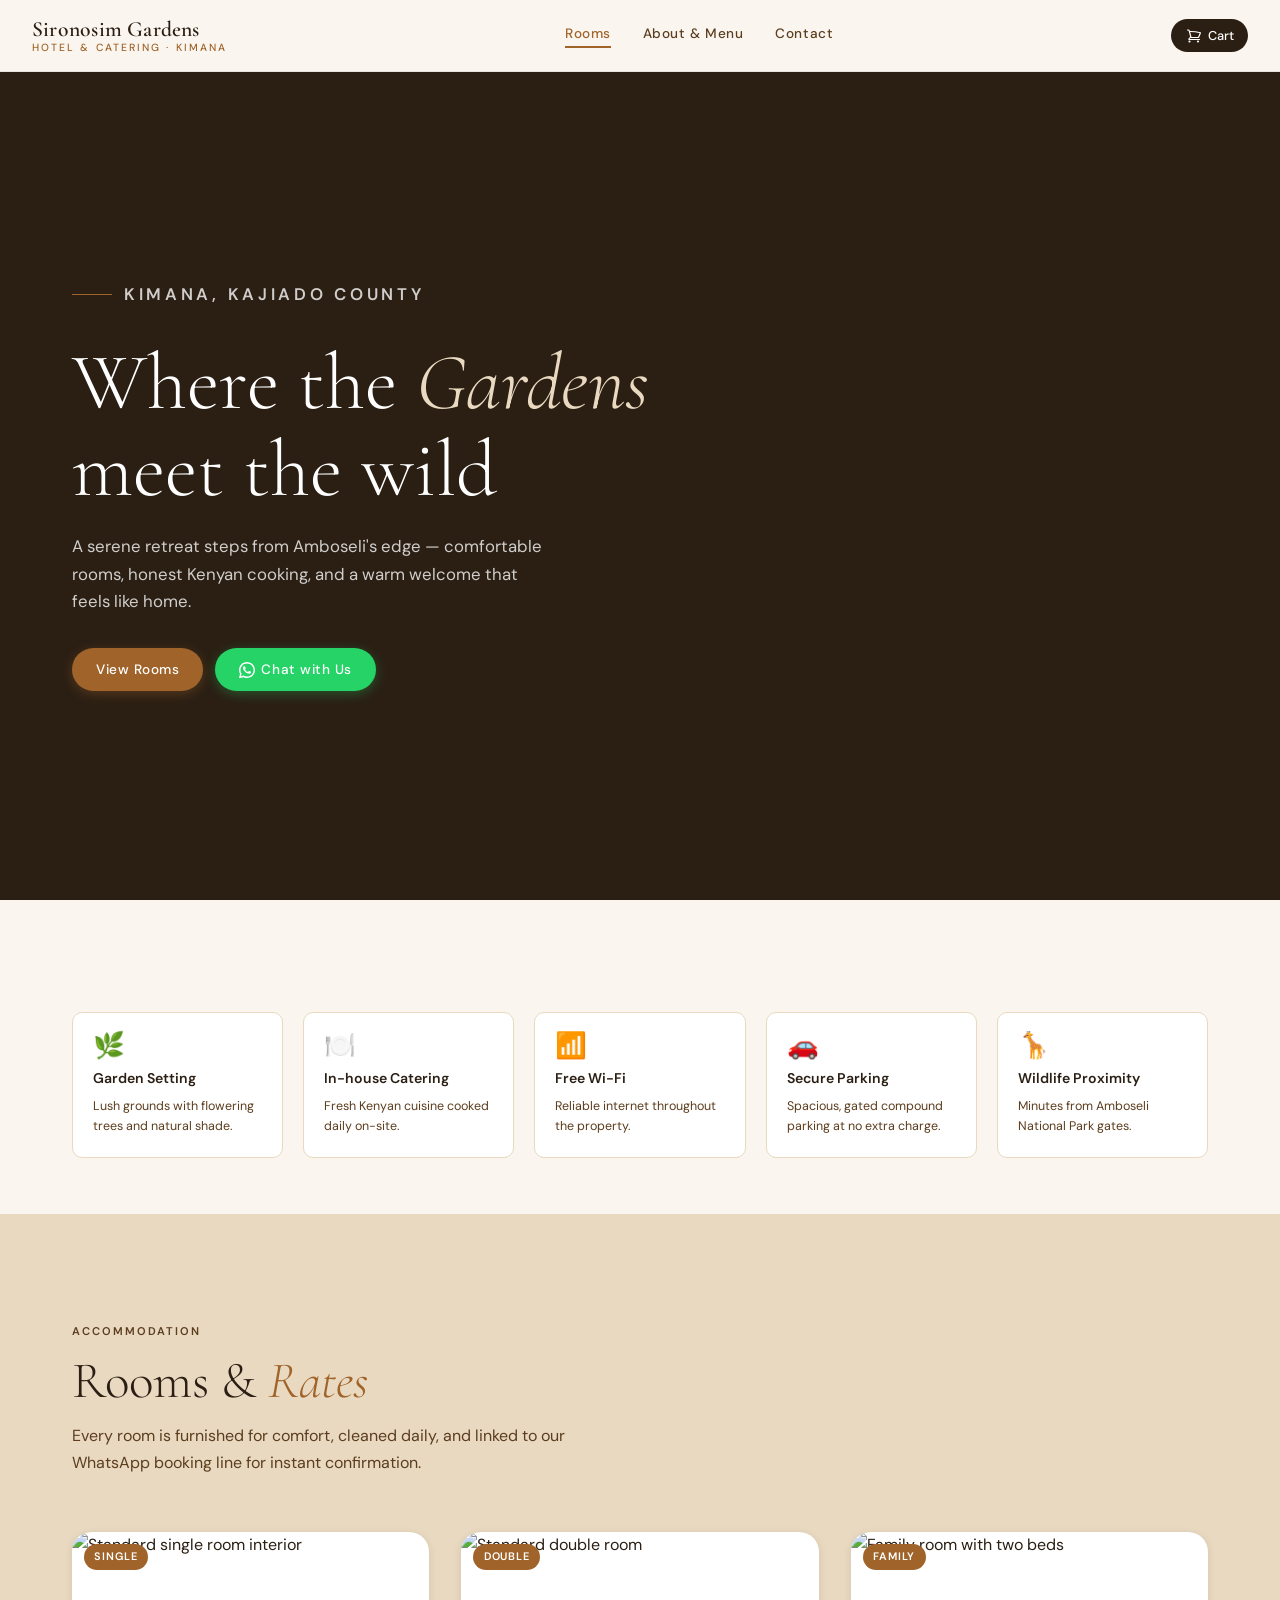
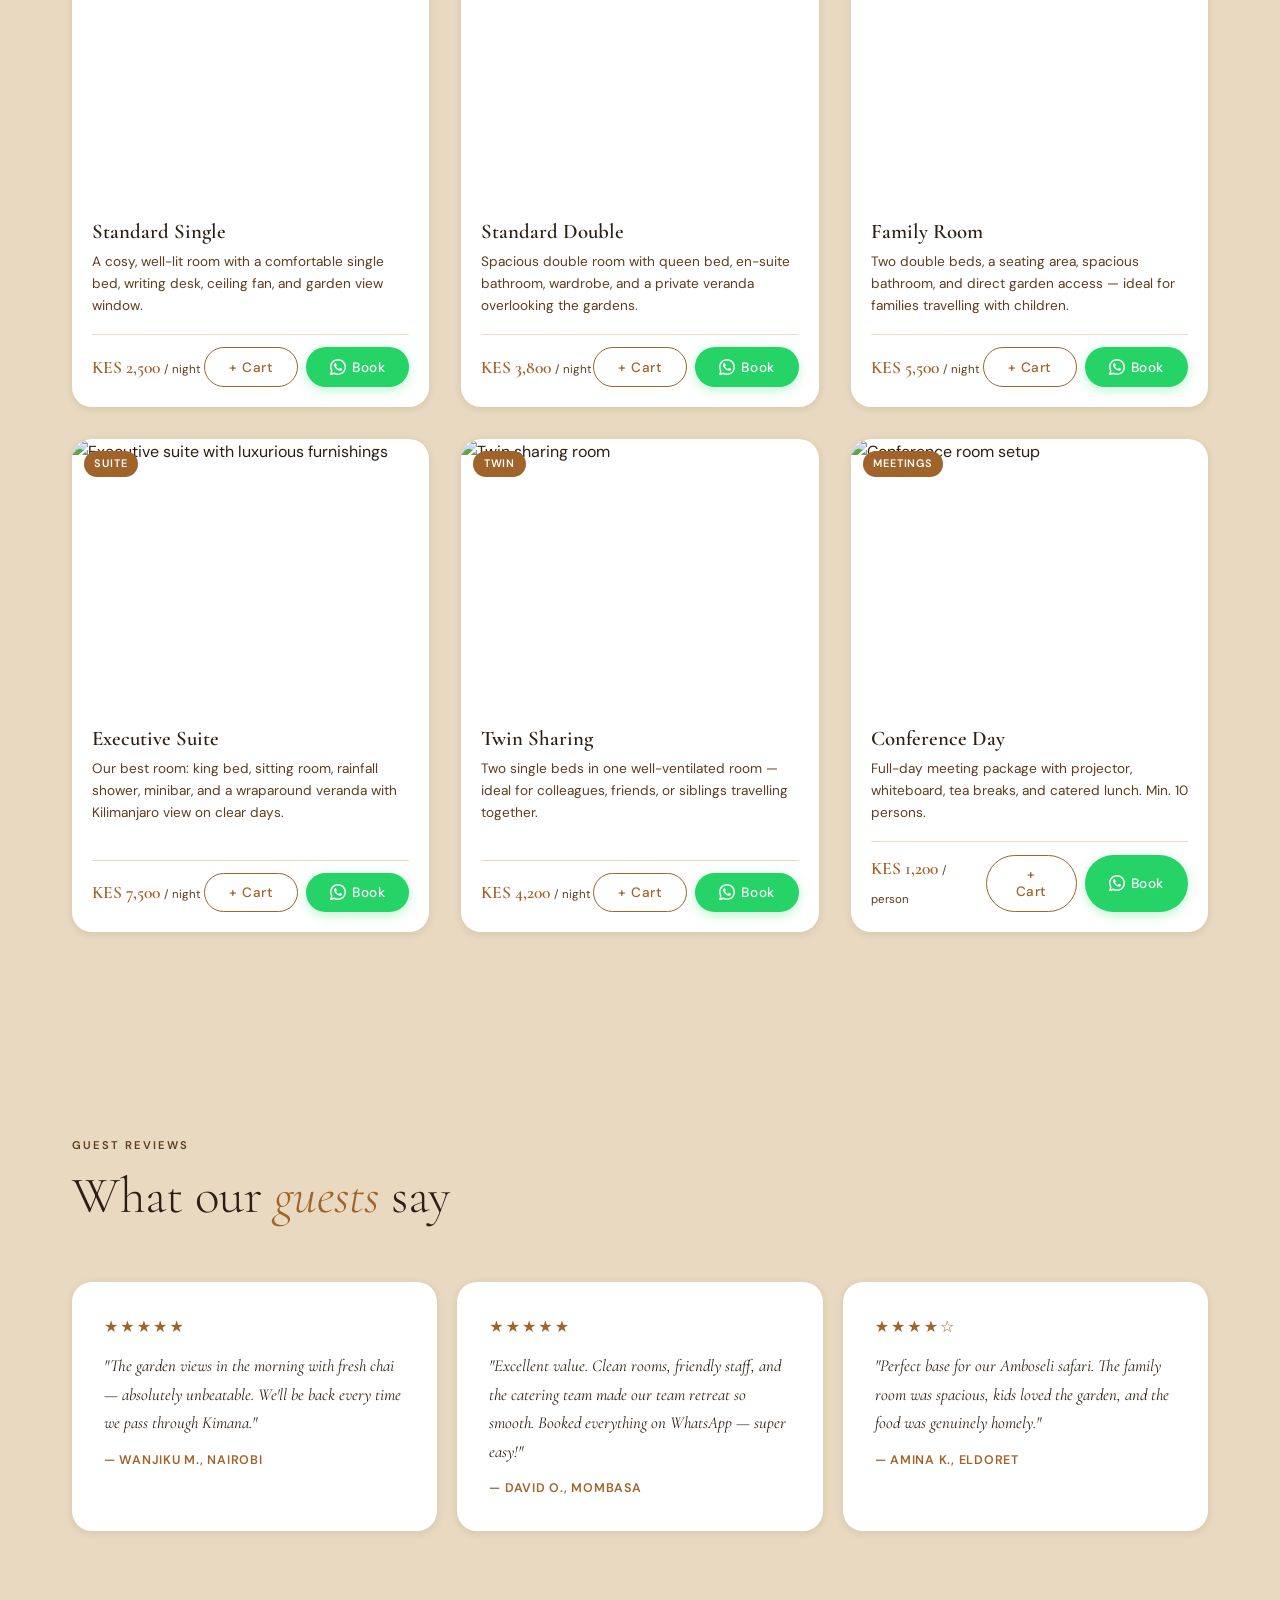
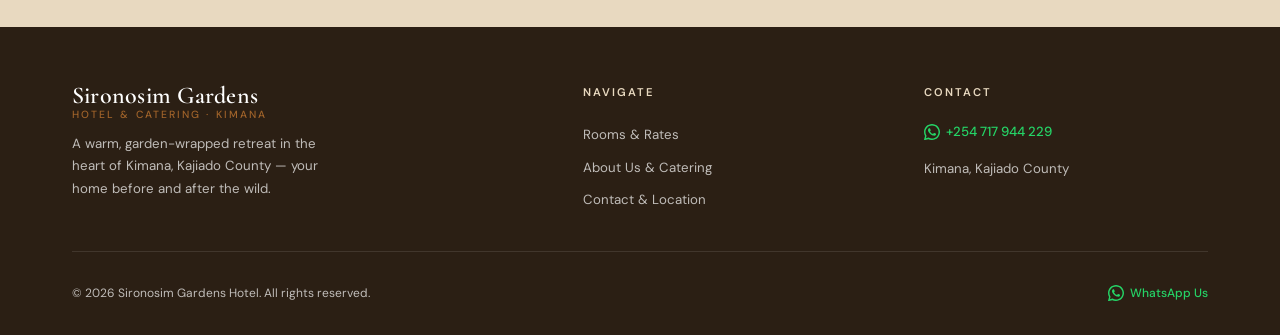
==== index.html @ 21d6b658 "Add files via upload" ====
<!DOCTYPE html>
<html lang="en">
<head>
  <meta charset="UTF-8" />
  <meta name="viewport" content="width=device-width, initial-scale=1.0" />
  <title>Sironosim Gardens Hotel — Kimana, Kenya</title>
  <meta name="description" content="A tranquil garden retreat in Kimana, Kenya. Book your stay directly via WhatsApp." />
  <link rel="stylesheet" href="styles.css" />
</head>
<body>

<!-- ══════════════════════════════════════════
     HEADER
══════════════════════════════════════════ -->
<header class="site-header">
  <div class="container header-inner">
    <a href="index.html" class="site-logo">
      <span class="logo-main">Sironosim Gardens</span>
      <span class="logo-sub">Hotel &amp; Catering · Kimana</span>
    </a>

    <button class="nav-toggle" aria-label="Toggle navigation" aria-expanded="false">
      <span></span><span></span><span></span>
    </button>

    <nav class="site-nav" aria-label="Main navigation">
      <a href="index.html" class="active">Rooms</a>
      <a href="about-us.html">About &amp; Menu</a>
      <a href="contacts.html">Contact</a>
    </nav>

    <button class="cart-btn" data-action="open-cart" aria-label="Open cart">
      <!-- cart icon -->
      <svg viewBox="0 0 24 24" aria-hidden="true">
        <path stroke-linecap="round" stroke-linejoin="round"
          d="M2.25 3h1.386c.51 0 .955.343 1.087.835l.383 1.437M7.5 14.25a3 3 0 00-3 3h15.75m-12.75-3h11.218c1.121-2.3 2.1-4.684 2.874-7.148a60.114 60.114 0 00-16.536-1.84M7.5 14.25L5.106 5.272M6 20.25a.75.75 0 11-1.5 0 .75.75 0 011.5 0zm12.75 0a.75.75 0 11-1.5 0 .75.75 0 011.5 0z"/>
      </svg>
      Cart
      <span class="cart-badge" aria-live="polite">0</span>
    </button>
  </div>
</header>

<!-- ══════════════════════════════════════════
     CART OVERLAY + MODAL
══════════════════════════════════════════ -->
<div class="cart-overlay" role="dialog" aria-modal="true" aria-label="Shopping cart"></div>
<aside class="cart-modal">
  <div class="cart-modal-header">
    <h3>Your Cart</h3>
    <button class="cart-close" data-action="close-cart" aria-label="Close cart">✕</button>
  </div>
  <div class="cart-items-list"></div>
  <div class="cart-modal-footer">
    <div class="cart-total">
      <span>Total</span>
      <strong class="cart-total-amount">KES 0</strong>
    </div>
    <div class="cart-actions">
      <button class="btn btn-whatsapp btn-checkout" data-action="checkout" disabled>
        <!-- WhatsApp SVG -->
        <svg viewBox="0 0 24 24" aria-hidden="true"><path d="M17.472 14.382c-.297-.149-1.758-.867-2.03-.967-.273-.099-.471-.148-.67.15-.197.297-.767.966-.94 1.164-.173.199-.347.223-.644.075-.297-.15-1.255-.463-2.39-1.475-.883-.788-1.48-1.761-1.653-2.059-.173-.297-.018-.458.13-.606.134-.133.298-.347.446-.52.149-.174.198-.298.298-.497.099-.198.05-.371-.025-.52-.075-.149-.669-1.612-.916-2.207-.242-.579-.487-.5-.669-.51-.173-.008-.371-.01-.57-.01-.198 0-.52.074-.792.372-.272.297-1.04 1.016-1.04 2.479 0 1.462 1.065 2.875 1.213 3.074.149.198 2.096 3.2 5.077 4.487.709.306 1.262.489 1.694.625.712.227 1.36.195 1.871.118.571-.085 1.758-.719 2.006-1.413.248-.694.248-1.289.173-1.413-.074-.124-.272-.198-.57-.347z"/><path d="M12 0C5.373 0 0 5.373 0 12c0 2.123.554 4.118 1.528 5.849L.057 23.535a.563.563 0 00.677.677l5.687-1.471A11.945 11.945 0 0012 24c6.627 0 12-5.373 12-12S18.627 0 12 0zm0 21.818a9.795 9.795 0 01-5.027-1.383l-.36-.214-3.742.968.993-3.626-.236-.373A9.794 9.794 0 012.182 12C2.182 6.57 6.57 2.182 12 2.182S21.818 6.57 21.818 12 17.43 21.818 12 21.818z"/></svg>
        Checkout via WhatsApp
      </button>
      <button class="btn-clear" data-action="clear-cart">Clear cart</button>
    </div>
  </div>
</aside>

<!-- ══════════════════════════════════════════
     HERO
══════════════════════════════════════════ -->
<section class="hero" aria-label="Hero">
  <div class="hero-bg" role="img" aria-label="Aerial view of Kimana savannah landscape"></div>
  <div class="container">
    <div class="hero-content">
      <p class="hero-eyebrow">Kimana, Kajiado County</p>
      <h1>Where the <em>Gardens</em><br>meet the wild</h1>
      <p>A serene retreat steps from Amboseli's edge — comfortable rooms, honest Kenyan cooking, and a warm welcome that feels like home.</p>
      <div class="hero-cta">
        <a href="#accommodation" class="btn btn-primary">View Rooms</a>
        <button class="btn btn-whatsapp" data-action="chat-with-us">
          <svg viewBox="0 0 24 24" aria-hidden="true"><path d="M17.472 14.382c-.297-.149-1.758-.867-2.03-.967-.273-.099-.471-.148-.67.15-.197.297-.767.966-.94 1.164-.173.199-.347.223-.644.075-.297-.15-1.255-.463-2.39-1.475-.883-.788-1.48-1.761-1.653-2.059-.173-.297-.018-.458.13-.606.134-.133.298-.347.446-.52.149-.174.198-.298.298-.497.099-.198.05-.371-.025-.52-.075-.149-.669-1.612-.916-2.207-.242-.579-.487-.5-.669-.51-.173-.008-.371-.01-.57-.01-.198 0-.52.074-.792.372-.272.297-1.04 1.016-1.04 2.479 0 1.462 1.065 2.875 1.213 3.074.149.198 2.096 3.2 5.077 4.487.709.306 1.262.489 1.694.625.712.227 1.36.195 1.871.118.571-.085 1.758-.719 2.006-1.413.248-.694.248-1.289.173-1.413-.074-.124-.272-.198-.57-.347z"/><path d="M12 0C5.373 0 0 5.373 0 12c0 2.123.554 4.118 1.528 5.849L.057 23.535a.563.563 0 00.677.677l5.687-1.471A11.945 11.945 0 0012 24c6.627 0 12-5.373 12-12S18.627 0 12 0zm0 21.818a9.795 9.795 0 01-5.027-1.383l-.36-.214-3.742.968.993-3.626-.236-.373A9.794 9.794 0 012.182 12C2.182 6.57 6.57 2.182 12 2.182S21.818 6.57 21.818 12 17.43 21.818 12 21.818z"/></svg>
          Chat with Us
        </button>
      </div>
    </div>
  </div>
</section>

<!-- ══════════════════════════════════════════
     FEATURES STRIP
══════════════════════════════════════════ -->
<section class="section" style="padding-top: var(--sp-xl); padding-bottom: var(--sp-xl);">
  <div class="container">
    <div class="features-strip">
      <div class="feature-item">
        <span class="feature-icon">🌿</span>
        <h4>Garden Setting</h4>
        <p>Lush grounds with flowering trees and natural shade.</p>
      </div>
      <div class="feature-item">
        <span class="feature-icon">🍽️</span>
        <h4>In-house Catering</h4>
        <p>Fresh Kenyan cuisine cooked daily on-site.</p>
      </div>
      <div class="feature-item">
        <span class="feature-icon">📶</span>
        <h4>Free Wi-Fi</h4>
        <p>Reliable internet throughout the property.</p>
      </div>
      <div class="feature-item">
        <span class="feature-icon">🚗</span>
        <h4>Secure Parking</h4>
        <p>Spacious, gated compound parking at no extra charge.</p>
      </div>
      <div class="feature-item">
        <span class="feature-icon">🦒</span>
        <h4>Wildlife Proximity</h4>
        <p>Minutes from Amboseli National Park gates.</p>
      </div>
    </div>
  </div>
</section>

<!-- ══════════════════════════════════════════
     ACCOMMODATION
══════════════════════════════════════════ -->
<section class="section section-alt" id="accommodation" aria-labelledby="accomm-title">
  <div class="container">
    <header class="section-header">
      <p class="section-label">Accommodation</p>
      <h2 class="section-title" id="accomm-title">Rooms &amp; <em>Rates</em></h2>
      <p>Every room is furnished for comfort, cleaned daily, and linked to our WhatsApp booking line for instant confirmation.</p>
    </header>

    <div class="cards-grid">

      <!-- Room 1 -->
      <article class="card" data-item
        data-item-id="room-standard-single"
        data-item-name="Standard Single Room"
        data-item-price="2500"
        data-item-img="https://images.unsplash.com/photo-1631049307264-da0ec9d70304?w=600&q=75"
        data-item-note="1 guest · B&amp;B rate per night">
        <div class="card-img-wrap">
          <img src="https://images.unsplash.com/photo-1631049307264-da0ec9d70304?w=600&q=75"
               alt="Standard single room interior" loading="lazy" />
          <span class="card-badge">Single</span>
        </div>
        <div class="card-body">
          <h3 class="card-title">Standard Single</h3>
          <p class="card-desc">A cosy, well-lit room with a comfortable single bed, writing desk, ceiling fan, and garden view window.</p>
          <div class="card-meta">
            <span class="card-price">KES 2,500 <small>/ night</small></span>
            <div style="display:flex;gap:.5rem;">
              <button class="btn btn-outline" data-action="add-to-cart">+ Cart</button>
              <button class="btn btn-whatsapp" data-action="book-now">
                <svg viewBox="0 0 24 24" aria-hidden="true"><path d="M17.472 14.382c-.297-.149-1.758-.867-2.03-.967-.273-.099-.471-.148-.67.15-.197.297-.767.966-.94 1.164-.173.199-.347.223-.644.075-.297-.15-1.255-.463-2.39-1.475-.883-.788-1.48-1.761-1.653-2.059-.173-.297-.018-.458.13-.606.134-.133.298-.347.446-.52.149-.174.198-.298.298-.497.099-.198.05-.371-.025-.52-.075-.149-.669-1.612-.916-2.207-.242-.579-.487-.5-.669-.51-.173-.008-.371-.01-.57-.01-.198 0-.52.074-.792.372-.272.297-1.04 1.016-1.04 2.479 0 1.462 1.065 2.875 1.213 3.074.149.198 2.096 3.2 5.077 4.487.709.306 1.262.489 1.694.625.712.227 1.36.195 1.871.118.571-.085 1.758-.719 2.006-1.413.248-.694.248-1.289.173-1.413-.074-.124-.272-.198-.57-.347z"/><path d="M12 0C5.373 0 0 5.373 0 12c0 2.123.554 4.118 1.528 5.849L.057 23.535a.563.563 0 00.677.677l5.687-1.471A11.945 11.945 0 0012 24c6.627 0 12-5.373 12-12S18.627 0 12 0zm0 21.818a9.795 9.795 0 01-5.027-1.383l-.36-.214-3.742.968.993-3.626-.236-.373A9.794 9.794 0 012.182 12C2.182 6.57 6.57 2.182 12 2.182S21.818 6.57 21.818 12 17.43 21.818 12 21.818z"/></svg>
                Book
              </button>
            </div>
          </div>
        </div>
      </article>

      <!-- Room 2 -->
      <article class="card" data-item
        data-item-id="room-standard-double"
        data-item-name="Standard Double Room"
        data-item-price="3800"
        data-item-img="https://images.unsplash.com/photo-1618773928121-c32242e63f39?w=600&q=75"
        data-item-note="2 guests · B&amp;B rate per night">
        <div class="card-img-wrap">
          <img src="https://images.unsplash.com/photo-1618773928121-c32242e63f39?w=600&q=75"
               alt="Standard double room" loading="lazy" />
          <span class="card-badge">Double</span>
        </div>
        <div class="card-body">
          <h3 class="card-title">Standard Double</h3>
          <p class="card-desc">Spacious double room with queen bed, en-suite bathroom, wardrobe, and a private veranda overlooking the gardens.</p>
          <div class="card-meta">
            <span class="card-price">KES 3,800 <small>/ night</small></span>
            <div style="display:flex;gap:.5rem;">
              <button class="btn btn-outline" data-action="add-to-cart">+ Cart</button>
              <button class="btn btn-whatsapp" data-action="book-now">
                <svg viewBox="0 0 24 24" aria-hidden="true"><path d="M17.472 14.382c-.297-.149-1.758-.867-2.03-.967-.273-.099-.471-.148-.67.15-.197.297-.767.966-.94 1.164-.173.199-.347.223-.644.075-.297-.15-1.255-.463-2.39-1.475-.883-.788-1.48-1.761-1.653-2.059-.173-.297-.018-.458.13-.606.134-.133.298-.347.446-.52.149-.174.198-.298.298-.497.099-.198.05-.371-.025-.52-.075-.149-.669-1.612-.916-2.207-.242-.579-.487-.5-.669-.51-.173-.008-.371-.01-.57-.01-.198 0-.52.074-.792.372-.272.297-1.04 1.016-1.04 2.479 0 1.462 1.065 2.875 1.213 3.074.149.198 2.096 3.2 5.077 4.487.709.306 1.262.489 1.694.625.712.227 1.36.195 1.871.118.571-.085 1.758-.719 2.006-1.413.248-.694.248-1.289.173-1.413-.074-.124-.272-.198-.57-.347z"/><path d="M12 0C5.373 0 0 5.373 0 12c0 2.123.554 4.118 1.528 5.849L.057 23.535a.563.563 0 00.677.677l5.687-1.471A11.945 11.945 0 0012 24c6.627 0 12-5.373 12-12S18.627 0 12 0zm0 21.818a9.795 9.795 0 01-5.027-1.383l-.36-.214-3.742.968.993-3.626-.236-.373A9.794 9.794 0 012.182 12C2.182 6.57 6.57 2.182 12 2.182S21.818 6.57 21.818 12 17.43 21.818 12 21.818z"/></svg>
                Book
              </button>
            </div>
          </div>
        </div>
      </article>

      <!-- Room 3 -->
      <article class="card" data-item
        data-item-id="room-family"
        data-item-name="Family Room"
        data-item-price="5500"
        data-item-img="https://images.unsplash.com/photo-1578683010236-d716f9a3f461?w=600&q=75"
        data-item-note="Up to 4 guests · B&amp;B rate per night">
        <div class="card-img-wrap">
          <img src="https://images.unsplash.com/photo-1578683010236-d716f9a3f461?w=600&q=75"
               alt="Family room with two beds" loading="lazy" />
          <span class="card-badge">Family</span>
        </div>
        <div class="card-body">
          <h3 class="card-title">Family Room</h3>
          <p class="card-desc">Two double beds, a seating area, spacious bathroom, and direct garden access — ideal for families travelling with children.</p>
          <div class="card-meta">
            <span class="card-price">KES 5,500 <small>/ night</small></span>
            <div style="display:flex;gap:.5rem;">
              <button class="btn btn-outline" data-action="add-to-cart">+ Cart</button>
              <button class="btn btn-whatsapp" data-action="book-now">
                <svg viewBox="0 0 24 24" aria-hidden="true"><path d="M17.472 14.382c-.297-.149-1.758-.867-2.03-.967-.273-.099-.471-.148-.67.15-.197.297-.767.966-.94 1.164-.173.199-.347.223-.644.075-.297-.15-1.255-.463-2.39-1.475-.883-.788-1.48-1.761-1.653-2.059-.173-.297-.018-.458.13-.606.134-.133.298-.347.446-.52.149-.174.198-.298.298-.497.099-.198.05-.371-.025-.52-.075-.149-.669-1.612-.916-2.207-.242-.579-.487-.5-.669-.51-.173-.008-.371-.01-.57-.01-.198 0-.52.074-.792.372-.272.297-1.04 1.016-1.04 2.479 0 1.462 1.065 2.875 1.213 3.074.149.198 2.096 3.2 5.077 4.487.709.306 1.262.489 1.694.625.712.227 1.36.195 1.871.118.571-.085 1.758-.719 2.006-1.413.248-.694.248-1.289.173-1.413-.074-.124-.272-.198-.57-.347z"/><path d="M12 0C5.373 0 0 5.373 0 12c0 2.123.554 4.118 1.528 5.849L.057 23.535a.563.563 0 00.677.677l5.687-1.471A11.945 11.945 0 0012 24c6.627 0 12-5.373 12-12S18.627 0 12 0zm0 21.818a9.795 9.795 0 01-5.027-1.383l-.36-.214-3.742.968.993-3.626-.236-.373A9.794 9.794 0 012.182 12C2.182 6.57 6.57 2.182 12 2.182S21.818 6.57 21.818 12 17.43 21.818 12 21.818z"/></svg>
                Book
              </button>
            </div>
          </div>
        </div>
      </article>

      <!-- Room 4 -->
      <article class="card" data-item
        data-item-id="room-executive"
        data-item-name="Executive Suite"
        data-item-price="7500"
        data-item-img="https://images.unsplash.com/photo-1590490360182-c33d57733427?w=600&q=75"
        data-item-note="2 guests · Premium B&amp;B rate per night">
        <div class="card-img-wrap">
          <img src="https://images.unsplash.com/photo-1590490360182-c33d57733427?w=600&q=75"
               alt="Executive suite with luxurious furnishings" loading="lazy" />
          <span class="card-badge">Suite</span>
        </div>
        <div class="card-body">
          <h3 class="card-title">Executive Suite</h3>
          <p class="card-desc">Our best room: king bed, sitting room, rainfall shower, minibar, and a wraparound veranda with Kilimanjaro view on clear days.</p>
          <div class="card-meta">
            <span class="card-price">KES 7,500 <small>/ night</small></span>
            <div style="display:flex;gap:.5rem;">
              <button class="btn btn-outline" data-action="add-to-cart">+ Cart</button>
              <button class="btn btn-whatsapp" data-action="book-now">
                <svg viewBox="0 0 24 24" aria-hidden="true"><path d="M17.472 14.382c-.297-.149-1.758-.867-2.03-.967-.273-.099-.471-.148-.67.15-.197.297-.767.966-.94 1.164-.173.199-.347.223-.644.075-.297-.15-1.255-.463-2.39-1.475-.883-.788-1.48-1.761-1.653-2.059-.173-.297-.018-.458.13-.606.134-.133.298-.347.446-.52.149-.174.198-.298.298-.497.099-.198.05-.371-.025-.52-.075-.149-.669-1.612-.916-2.207-.242-.579-.487-.5-.669-.51-.173-.008-.371-.01-.57-.01-.198 0-.52.074-.792.372-.272.297-1.04 1.016-1.04 2.479 0 1.462 1.065 2.875 1.213 3.074.149.198 2.096 3.2 5.077 4.487.709.306 1.262.489 1.694.625.712.227 1.36.195 1.871.118.571-.085 1.758-.719 2.006-1.413.248-.694.248-1.289.173-1.413-.074-.124-.272-.198-.57-.347z"/><path d="M12 0C5.373 0 0 5.373 0 12c0 2.123.554 4.118 1.528 5.849L.057 23.535a.563.563 0 00.677.677l5.687-1.471A11.945 11.945 0 0012 24c6.627 0 12-5.373 12-12S18.627 0 12 0zm0 21.818a9.795 9.795 0 01-5.027-1.383l-.36-.214-3.742.968.993-3.626-.236-.373A9.794 9.794 0 012.182 12C2.182 6.57 6.57 2.182 12 2.182S21.818 6.57 21.818 12 17.43 21.818 12 21.818z"/></svg>
                Book
              </button>
            </div>
          </div>
        </div>
      </article>

      <!-- Room 5 -->
      <article class="card" data-item
        data-item-id="room-twin"
        data-item-name="Twin Sharing Room"
        data-item-price="4200"
        data-item-img="https://images.unsplash.com/photo-1595576508898-0ad5c879a061?w=600&q=75"
        data-item-note="2 guests · Twin beds · B&amp;B per night">
        <div class="card-img-wrap">
          <img src="https://images.unsplash.com/photo-1595576508898-0ad5c879a061?w=600&q=75"
               alt="Twin sharing room" loading="lazy" />
          <span class="card-badge">Twin</span>
        </div>
        <div class="card-body">
          <h3 class="card-title">Twin Sharing</h3>
          <p class="card-desc">Two single beds in one well-ventilated room — ideal for colleagues, friends, or siblings travelling together.</p>
          <div class="card-meta">
            <span class="card-price">KES 4,200 <small>/ night</small></span>
            <div style="display:flex;gap:.5rem;">
              <button class="btn btn-outline" data-action="add-to-cart">+ Cart</button>
              <button class="btn btn-whatsapp" data-action="book-now">
                <svg viewBox="0 0 24 24" aria-hidden="true"><path d="M17.472 14.382c-.297-.149-1.758-.867-2.03-.967-.273-.099-.471-.148-.67.15-.197.297-.767.966-.94 1.164-.173.199-.347.223-.644.075-.297-.15-1.255-.463-2.39-1.475-.883-.788-1.48-1.761-1.653-2.059-.173-.297-.018-.458.13-.606.134-.133.298-.347.446-.52.149-.174.198-.298.298-.497.099-.198.05-.371-.025-.52-.075-.149-.669-1.612-.916-2.207-.242-.579-.487-.5-.669-.51-.173-.008-.371-.01-.57-.01-.198 0-.52.074-.792.372-.272.297-1.04 1.016-1.04 2.479 0 1.462 1.065 2.875 1.213 3.074.149.198 2.096 3.2 5.077 4.487.709.306 1.262.489 1.694.625.712.227 1.36.195 1.871.118.571-.085 1.758-.719 2.006-1.413.248-.694.248-1.289.173-1.413-.074-.124-.272-.198-.57-.347z"/><path d="M12 0C5.373 0 0 5.373 0 12c0 2.123.554 4.118 1.528 5.849L.057 23.535a.563.563 0 00.677.677l5.687-1.471A11.945 11.945 0 0012 24c6.627 0 12-5.373 12-12S18.627 0 12 0zm0 21.818a9.795 9.795 0 01-5.027-1.383l-.36-.214-3.742.968.993-3.626-.236-.373A9.794 9.794 0 012.182 12C2.182 6.57 6.57 2.182 12 2.182S21.818 6.57 21.818 12 17.43 21.818 12 21.818z"/></svg>
                Book
              </button>
            </div>
          </div>
        </div>
      </article>

      <!-- Room 6 – Conference -->
      <article class="card" data-item
        data-item-id="room-conference"
        data-item-name="Conference / Day Package"
        data-item-price="1200"
        data-item-img="https://images.unsplash.com/photo-1497366216548-37526070297c?w=600&q=75"
        data-item-note="Per person · Full day including tea &amp; lunch">
        <div class="card-img-wrap">
          <img src="https://images.unsplash.com/photo-1497366216548-37526070297c?w=600&q=75"
               alt="Conference room setup" loading="lazy" />
          <span class="card-badge">Meetings</span>
        </div>
        <div class="card-body">
          <h3 class="card-title">Conference Day</h3>
          <p class="card-desc">Full-day meeting package with projector, whiteboard, tea breaks, and catered lunch. Min. 10 persons.</p>
          <div class="card-meta">
            <span class="card-price">KES 1,200 <small>/ person</small></span>
            <div style="display:flex;gap:.5rem;">
              <button class="btn btn-outline" data-action="add-to-cart">+ Cart</button>
              <button class="btn btn-whatsapp" data-action="book-now">
                <svg viewBox="0 0 24 24" aria-hidden="true"><path d="M17.472 14.382c-.297-.149-1.758-.867-2.03-.967-.273-.099-.471-.148-.67.15-.197.297-.767.966-.94 1.164-.173.199-.347.223-.644.075-.297-.15-1.255-.463-2.39-1.475-.883-.788-1.48-1.761-1.653-2.059-.173-.297-.018-.458.13-.606.134-.133.298-.347.446-.52.149-.174.198-.298.298-.497.099-.198.05-.371-.025-.52-.075-.149-.669-1.612-.916-2.207-.242-.579-.487-.5-.669-.51-.173-.008-.371-.01-.57-.01-.198 0-.52.074-.792.372-.272.297-1.04 1.016-1.04 2.479 0 1.462 1.065 2.875 1.213 3.074.149.198 2.096 3.2 5.077 4.487.709.306 1.262.489 1.694.625.712.227 1.36.195 1.871.118.571-.085 1.758-.719 2.006-1.413.248-.694.248-1.289.173-1.413-.074-.124-.272-.198-.57-.347z"/><path d="M12 0C5.373 0 0 5.373 0 12c0 2.123.554 4.118 1.528 5.849L.057 23.535a.563.563 0 00.677.677l5.687-1.471A11.945 11.945 0 0012 24c6.627 0 12-5.373 12-12S18.627 0 12 0zm0 21.818a9.795 9.795 0 01-5.027-1.383l-.36-.214-3.742.968.993-3.626-.236-.373A9.794 9.794 0 012.182 12C2.182 6.57 6.57 2.182 12 2.182S21.818 6.57 21.818 12 17.43 21.818 12 21.818z"/></svg>
                Book
              </button>
            </div>
          </div>
        </div>
      </article>

    </div><!-- /cards-grid -->
  </div>
</section>

<!-- ══════════════════════════════════════════
     TESTIMONIALS
══════════════════════════════════════════ -->
<section class="section testimonials" aria-labelledby="testi-title">
  <div class="container">
    <header class="section-header">
      <p class="section-label">Guest Reviews</p>
      <h2 class="section-title" id="testi-title">What our <em>guests</em> say</h2>
    </header>
    <div class="testimonials-grid">
      <article class="testi-card">
        <div class="testi-stars">★★★★★</div>
        <p class="testi-text">"The garden views in the morning with fresh chai — absolutely unbeatable. We'll be back every time we pass through Kimana."</p>
        <p class="testi-author">— Wanjiku M., Nairobi</p>
      </article>
      <article class="testi-card">
        <div class="testi-stars">★★★★★</div>
        <p class="testi-text">"Excellent value. Clean rooms, friendly staff, and the catering team made our team retreat so smooth. Booked everything on WhatsApp — super easy!"</p>
        <p class="testi-author">— David O., Mombasa</p>
      </article>
      <article class="testi-card">
        <div class="testi-stars">★★★★☆</div>
        <p class="testi-text">"Perfect base for our Amboseli safari. The family room was spacious, kids loved the garden, and the food was genuinely homely."</p>
        <p class="testi-author">— Amina K., Eldoret</p>
      </article>
    </div>
  </div>
</section>

<!-- ══════════════════════════════════════════
     FOOTER
══════════════════════════════════════════ -->
<footer class="site-footer" aria-label="Site footer">
  <div class="container">
    <div class="footer-grid">
      <div class="footer-brand">
        <div class="site-logo">
          <span class="logo-main">Sironosim Gardens</span>
          <span class="logo-sub">Hotel &amp; Catering · Kimana</span>
        </div>
        <p>A warm, garden-wrapped retreat in the heart of Kimana, Kajiado County — your home before and after the wild.</p>
      </div>
      <nav class="footer-col" aria-label="Footer navigation">
        <h4>Navigate</h4>
        <ul>
          <li><a href="index.html">Rooms &amp; Rates</a></li>
          <li><a href="about-us.html">About Us &amp; Catering</a></li>
          <li><a href="contacts.html">Contact &amp; Location</a></li>
        </ul>
      </nav>
      <div class="footer-col">
        <h4>Contact</h4>
        <ul>
          <li><a href="https://wa.me/254717944229" class="wa-footer-link" target="_blank" rel="noopener">
            <svg viewBox="0 0 24 24" aria-hidden="true"><path d="M17.472 14.382c-.297-.149-1.758-.867-2.03-.967-.273-.099-.471-.148-.67.15-.197.297-.767.966-.94 1.164-.173.199-.347.223-.644.075-.297-.15-1.255-.463-2.39-1.475-.883-.788-1.48-1.761-1.653-2.059-.173-.297-.018-.458.13-.606.134-.133.298-.347.446-.52.149-.174.198-.298.298-.497.099-.198.05-.371-.025-.52-.075-.149-.669-1.612-.916-2.207-.242-.579-.487-.5-.669-.51-.173-.008-.371-.01-.57-.01-.198 0-.52.074-.792.372-.272.297-1.04 1.016-1.04 2.479 0 1.462 1.065 2.875 1.213 3.074.149.198 2.096 3.2 5.077 4.487.709.306 1.262.489 1.694.625.712.227 1.36.195 1.871.118.571-.085 1.758-.719 2.006-1.413.248-.694.248-1.289.173-1.413-.074-.124-.272-.198-.57-.347z"/><path d="M12 0C5.373 0 0 5.373 0 12c0 2.123.554 4.118 1.528 5.849L.057 23.535a.563.563 0 00.677.677l5.687-1.471A11.945 11.945 0 0012 24c6.627 0 12-5.373 12-12S18.627 0 12 0zm0 21.818a9.795 9.795 0 01-5.027-1.383l-.36-.214-3.742.968.993-3.626-.236-.373A9.794 9.794 0 012.182 12C2.182 6.57 6.57 2.182 12 2.182S21.818 6.57 21.818 12 17.43 21.818 12 21.818z"/></svg>
            +254 717 944 229
          </a></li>
          <li><a href="contacts.html">Kimana, Kajiado County</a></li>
        </ul>
      </div>
    </div>
    <div class="footer-bottom">
      <span>&copy; <span id="yr"></span> Sironosim Gardens Hotel. All rights reserved.</span>
      <a href="https://wa.me/254717944229" target="_blank" rel="noopener" class="wa-footer-link">
        <svg viewBox="0 0 24 24" aria-hidden="true"><path d="M17.472 14.382c-.297-.149-1.758-.867-2.03-.967-.273-.099-.471-.148-.67.15-.197.297-.767.966-.94 1.164-.173.199-.347.223-.644.075-.297-.15-1.255-.463-2.39-1.475-.883-.788-1.48-1.761-1.653-2.059-.173-.297-.018-.458.13-.606.134-.133.298-.347.446-.52.149-.174.198-.298.298-.497.099-.198.05-.371-.025-.52-.075-.149-.669-1.612-.916-2.207-.242-.579-.487-.5-.669-.51-.173-.008-.371-.01-.57-.01-.198 0-.52.074-.792.372-.272.297-1.04 1.016-1.04 2.479 0 1.462 1.065 2.875 1.213 3.074.149.198 2.096 3.2 5.077 4.487.709.306 1.262.489 1.694.625.712.227 1.36.195 1.871.118.571-.085 1.758-.719 2.006-1.413.248-.694.248-1.289.173-1.413-.074-.124-.272-.198-.57-.347z"/><path d="M12 0C5.373 0 0 5.373 0 12c0 2.123.554 4.118 1.528 5.849L.057 23.535a.563.563 0 00.677.677l5.687-1.471A11.945 11.945 0 0012 24c6.627 0 12-5.373 12-12S18.627 0 12 0zm0 21.818a9.795 9.795 0 01-5.027-1.383l-.36-.214-3.742.968.993-3.626-.236-.373A9.794 9.794 0 012.182 12C2.182 6.57 6.57 2.182 12 2.182S21.818 6.57 21.818 12 17.43 21.818 12 21.818z"/></svg>
        WhatsApp Us
      </a>
    </div>
  </div>
</footer>

<script src="script.js"></script>
<script src="whatsapp.js"></script>
<script>document.getElementById('yr').textContent = new Date().getFullYear();</script>
</body>
</html>
---- styles.css ----
/* ============================================================
   SIRONOSIM GARDENS HOTEL — Design System
   styles.css · All pages share this single stylesheet
   ============================================================ */

/* ── Google Fonts ─────────────────────────────────────────── */
@import url('https://fonts.googleapis.com/css2?family=Cormorant+Garamond:ital,wght@0,300;0,400;0,600;1,300;1,400&family=DM+Sans:wght@300;400;500;600&display=swap');

/* ── Design Tokens ────────────────────────────────────────── */
:root {
  /* Palette – warm earth tones inspired by Kimana savannah */
  --clr-soil:       #2B1F14;   /* deep brown – primary text  */
  --clr-bark:       #5C3D1E;   /* medium brown               */
  --clr-clay:       #A0632A;   /* terracotta accent          */
  --clr-sand:       #E8D9C0;   /* light sand – bg alt        */
  --clr-cream:      #FAF6EF;   /* near-white page bg         */
  --clr-sage:       #6B7C5C;   /* muted green accent         */
  --clr-whatsapp:   #25D366;   /* WhatsApp brand green       */
  --clr-whatsapp-d: #128C4E;   /* WhatsApp hover             */
  --clr-white:      #FFFFFF;
  --clr-overlay:    rgba(43,31,20,.55);

  /* Typography */
  --font-display: 'Cormorant Garamond', Georgia, serif;
  --font-body:    'DM Sans', system-ui, sans-serif;

  /* Spacing scale */
  --sp-xs:  .375rem;
  --sp-sm:  .75rem;
  --sp-md:  1.25rem;
  --sp-lg:  2rem;
  --sp-xl:  3.5rem;
  --sp-2xl: 6rem;

  /* Radii */
  --r-sm: 4px;
  --r-md: 10px;
  --r-lg: 20px;
  --r-pill: 999px;

  /* Shadows */
  --shadow-sm: 0 2px 8px rgba(43,31,20,.10);
  --shadow-md: 0 6px 24px rgba(43,31,20,.14);
  --shadow-lg: 0 16px 48px rgba(43,31,20,.18);

  /* Transition */
  --ease: cubic-bezier(.25,.8,.25,1);
  --dur:  .28s;

  /* Layout */
  --max-w: 1200px;
  --header-h: 72px;
}

/* ── Reset ────────────────────────────────────────────────── */
*, *::before, *::after { box-sizing: border-box; margin: 0; padding: 0; }
html { scroll-behavior: smooth; font-size: 16px; }
body {
  font-family: var(--font-body);
  background: var(--clr-cream);
  color: var(--clr-soil);
  line-height: 1.65;
  -webkit-font-smoothing: antialiased;
}
img { display: block; max-width: 100%; height: auto; }
a { color: inherit; text-decoration: none; }
button { font-family: var(--font-body); cursor: pointer; border: none; background: none; }
ul, ol { list-style: none; }

/* ── Utility classes ──────────────────────────────────────── */
.container {
  width: min(var(--max-w), 100%);
  margin-inline: auto;
  padding-inline: var(--sp-lg);
}
.visually-hidden {
  position: absolute; width: 1px; height: 1px;
  padding: 0; overflow: hidden; clip: rect(0,0,0,0); white-space: nowrap; border: 0;
}
.section-label {
  display: inline-block;
  font-family: var(--font-body);
  font-size: .7rem;
  font-weight: 600;
  letter-spacing: .18em;
  text-transform: uppercase;
  color: var(--clr-clay);
  margin-bottom: var(--sp-sm);
}
.section-title {
  font-family: var(--font-display);
  font-size: clamp(2rem, 5vw, 3.2rem);
  font-weight: 300;
  line-height: 1.15;
  color: var(--clr-soil);
}
.section-title em { font-style: italic; color: var(--clr-clay); }

/* ── Buttons ──────────────────────────────────────────────── */
.btn {
  display: inline-flex;
  align-items: center;
  gap: var(--sp-xs);
  padding: .65rem 1.5rem;
  border-radius: var(--r-pill);
  font-size: .85rem;
  font-weight: 500;
  letter-spacing: .04em;
  transition: background var(--dur) var(--ease),
              color     var(--dur) var(--ease),
              transform var(--dur) var(--ease),
              box-shadow var(--dur) var(--ease);
}
.btn:active { transform: scale(.97); }

.btn-primary {
  background: var(--clr-clay);
  color: var(--clr-white);
  box-shadow: 0 3px 12px rgba(160,99,42,.35);
}
.btn-primary:hover {
  background: var(--clr-bark);
  box-shadow: 0 6px 20px rgba(160,99,42,.45);
  transform: translateY(-1px);
}

.btn-whatsapp {
  background: var(--clr-whatsapp);
  color: var(--clr-white);
  box-shadow: 0 3px 12px rgba(37,211,102,.30);
}
.btn-whatsapp:hover {
  background: var(--clr-whatsapp-d);
  box-shadow: 0 6px 20px rgba(37,211,102,.40);
  transform: translateY(-1px);
}
.btn-whatsapp svg { width: 16px; height: 16px; fill: currentColor; flex-shrink: 0; }

.btn-outline {
  background: transparent;
  color: var(--clr-clay);
  border: 1.5px solid var(--clr-clay);
}
.btn-outline:hover {
  background: var(--clr-clay);
  color: var(--clr-white);
  transform: translateY(-1px);
}

/* ── Header ───────────────────────────────────────────────── */
.site-header {
  position: sticky;
  top: 0;
  z-index: 100;
  height: var(--header-h);
  background: rgba(250,246,239,.92);
  backdrop-filter: blur(14px);
  -webkit-backdrop-filter: blur(14px);
  border-bottom: 1px solid rgba(92,61,30,.10);
  display: flex;
  align-items: center;
}
.header-inner {
  display: flex;
  align-items: center;
  justify-content: space-between;
  width: 100%;
}
.site-logo {
  display: flex;
  flex-direction: column;
  line-height: 1.1;
}
.site-logo .logo-main {
  font-family: var(--font-display);
  font-size: 1.35rem;
  font-weight: 600;
  color: var(--clr-soil);
  letter-spacing: .01em;
}
.site-logo .logo-sub {
  font-size: .65rem;
  font-weight: 500;
  letter-spacing: .2em;
  text-transform: uppercase;
  color: var(--clr-clay);
}
.site-nav {
  display: flex;
  align-items: center;
  gap: var(--sp-lg);
}
.site-nav a {
  font-size: .85rem;
  font-weight: 500;
  color: var(--clr-bark);
  letter-spacing: .04em;
  position: relative;
  padding-bottom: 2px;
  transition: color var(--dur);
}
.site-nav a::after {
  content: '';
  position: absolute;
  bottom: 0; left: 0;
  width: 0; height: 1.5px;
  background: var(--clr-clay);
  transition: width var(--dur) var(--ease);
}
.site-nav a:hover,
.site-nav a.active { color: var(--clr-clay); }
.site-nav a:hover::after,
.site-nav a.active::after { width: 100%; }

/* Cart button in header */
.cart-btn {
  position: relative;
  display: flex;
  align-items: center;
  gap: var(--sp-xs);
  padding: .5rem .9rem;
  border-radius: var(--r-pill);
  background: var(--clr-soil);
  color: var(--clr-white);
  font-size: .8rem;
  font-weight: 500;
  transition: background var(--dur);
}
.cart-btn:hover { background: var(--clr-bark); }
.cart-btn svg { width: 16px; height: 16px; fill: none; stroke: currentColor; stroke-width: 1.8; }
.cart-badge {
  position: absolute;
  top: -6px; right: -6px;
  background: var(--clr-clay);
  color: var(--clr-white);
  font-size: .65rem;
  font-weight: 700;
  min-width: 18px; height: 18px;
  border-radius: var(--r-pill);
  display: flex;
  align-items: center;
  justify-content: center;
  padding: 0 4px;
  transform: scale(0);
  transition: transform .2s var(--ease);
}
.cart-badge.show { transform: scale(1); }

/* Mobile hamburger */
.nav-toggle {
  display: none;
  flex-direction: column;
  gap: 4px;
  padding: 6px;
  cursor: pointer;
}
.nav-toggle span {
  display: block;
  width: 22px; height: 2px;
  background: var(--clr-soil);
  border-radius: 2px;
  transition: transform var(--dur), opacity var(--dur);
}

/* ── Footer ───────────────────────────────────────────────── */
.site-footer {
  background: var(--clr-soil);
  color: rgba(255,255,255,.70);
  padding: var(--sp-xl) 0 var(--sp-lg);
}
.footer-grid {
  display: grid;
  grid-template-columns: 1.6fr 1fr 1fr;
  gap: var(--sp-xl);
  padding-bottom: var(--sp-lg);
  border-bottom: 1px solid rgba(255,255,255,.10);
  margin-bottom: var(--sp-lg);
}
.footer-brand .logo-main { color: var(--clr-white); font-size: 1.5rem; }
.footer-brand .logo-sub  { color: var(--clr-clay); }
.footer-brand p {
  margin-top: var(--sp-sm);
  font-size: .83rem;
  line-height: 1.7;
  max-width: 280px;
}
.footer-col h4 {
  font-size: .7rem;
  font-weight: 600;
  letter-spacing: .18em;
  text-transform: uppercase;
  color: var(--clr-sand);
  margin-bottom: var(--sp-md);
}
.footer-col ul li { margin-bottom: var(--sp-xs); }
.footer-col ul li a {
  font-size: .83rem;
  transition: color var(--dur);
}
.footer-col ul li a:hover { color: var(--clr-clay); }
.footer-bottom {
  display: flex;
  align-items: center;
  justify-content: space-between;
  font-size: .75rem;
}
.footer-bottom a { transition: color var(--dur); }
.footer-bottom a:hover { color: var(--clr-sand); }
.wa-footer-link {
  display: inline-flex;
  align-items: center;
  gap: .4rem;
  color: var(--clr-whatsapp);
  font-weight: 500;
  transition: color var(--dur);
}
.wa-footer-link svg { width: 16px; height: 16px; fill: var(--clr-whatsapp); }
.wa-footer-link:hover { color: #5ded9c; }

/* ── Cart Modal ───────────────────────────────────────────── */
.cart-overlay {
  position: fixed;
  inset: 0;
  background: rgba(43,31,20,.45);
  z-index: 200;
  opacity: 0;
  pointer-events: none;
  transition: opacity var(--dur);
}
.cart-overlay.open {
  opacity: 1;
  pointer-events: all;
}
.cart-modal {
  position: fixed;
  top: calc(var(--header-h) + 12px);
  right: var(--sp-lg);
  width: min(420px, calc(100vw - 2 * var(--sp-lg)));
  background: var(--clr-white);
  border-radius: var(--r-lg);
  box-shadow: var(--shadow-lg);
  z-index: 201;
  display: flex;
  flex-direction: column;
  max-height: calc(100vh - var(--header-h) - 24px);
  transform: translateY(-10px) scale(.97);
  opacity: 0;
  pointer-events: none;
  transition: transform var(--dur) var(--ease), opacity var(--dur);
}
.cart-modal.open {
  transform: translateY(0) scale(1);
  opacity: 1;
  pointer-events: all;
}
.cart-modal-header {
  display: flex;
  align-items: center;
  justify-content: space-between;
  padding: var(--sp-md) var(--sp-md) var(--sp-sm);
  border-bottom: 1px solid var(--clr-sand);
}
.cart-modal-header h3 {
  font-family: var(--font-display);
  font-size: 1.25rem;
  font-weight: 600;
}
.cart-close {
  width: 30px; height: 30px;
  border-radius: 50%;
  background: var(--clr-sand);
  display: flex;
  align-items: center;
  justify-content: center;
  font-size: 1rem;
  color: var(--clr-soil);
  transition: background var(--dur);
}
.cart-close:hover { background: var(--clr-clay); color: var(--clr-white); }
.cart-items-list {
  flex: 1;
  overflow-y: auto;
  padding: var(--sp-sm) var(--sp-md);
}
.cart-empty {
  text-align: center;
  padding: var(--sp-xl) 0;
  color: var(--clr-bark);
  font-size: .9rem;
}
.cart-empty span { font-size: 2.5rem; display: block; margin-bottom: var(--sp-sm); }
.cart-item {
  display: flex;
  align-items: center;
  gap: var(--sp-sm);
  padding: var(--sp-sm) 0;
  border-bottom: 1px solid var(--clr-sand);
  animation: fadeSlide .25s var(--ease);
}
@keyframes fadeSlide {
  from { opacity: 0; transform: translateX(8px); }
  to   { opacity: 1; transform: translateX(0); }
}
.cart-item-img {
  width: 52px; height: 52px;
  border-radius: var(--r-sm);
  object-fit: cover;
  background: var(--clr-sand);
  flex-shrink: 0;
}
.cart-item-info { flex: 1; min-width: 0; }
.cart-item-info .name {
  font-size: .88rem;
  font-weight: 500;
  white-space: nowrap;
  overflow: hidden;
  text-overflow: ellipsis;
}
.cart-item-info .price {
  font-size: .78rem;
  color: var(--clr-clay);
  font-weight: 600;
}
.cart-item-qty {
  display: flex;
  align-items: center;
  gap: 6px;
}
.qty-btn {
  width: 24px; height: 24px;
  border-radius: 50%;
  border: 1.5px solid var(--clr-sand);
  display: flex;
  align-items: center;
  justify-content: center;
  font-size: .85rem;
  color: var(--clr-soil);
  transition: border-color var(--dur), background var(--dur);
}
.qty-btn:hover { border-color: var(--clr-clay); background: var(--clr-sand); }
.qty-val { font-size: .88rem; font-weight: 600; min-width: 18px; text-align: center; }
.cart-modal-footer {
  padding: var(--sp-md);
  border-top: 1px solid var(--clr-sand);
}
.cart-total {
  display: flex;
  justify-content: space-between;
  font-size: .9rem;
  margin-bottom: var(--sp-md);
}
.cart-total strong { font-family: var(--font-display); font-size: 1.1rem; color: var(--clr-clay); }
.cart-actions { display: flex; flex-direction: column; gap: var(--sp-xs); }
.cart-actions .btn { justify-content: center; width: 100%; }
.btn-clear {
  font-size: .78rem;
  color: var(--clr-bark);
  text-align: center;
  padding: .3rem;
  transition: color var(--dur);
}
.btn-clear:hover { color: #c0392b; }

/* ── Hero ─────────────────────────────────────────────────── */
.hero {
  position: relative;
  min-height: calc(100vh - var(--header-h));
  display: flex;
  align-items: center;
  overflow: hidden;
  background: var(--clr-soil);
}
.hero-bg {
  position: absolute;
  inset: 0;
  background-image: url('https://images.unsplash.com/photo-1582719508461-905c673771fd?w=1600&q=80');
  background-size: cover;
  background-position: center 30%;
  opacity: .40;
  transform: scale(1.04);
  animation: heroZoom 18s ease-in-out infinite alternate;
}
@keyframes heroZoom {
  from { transform: scale(1.04); }
  to   { transform: scale(1.12); }
}
.hero-content {
  position: relative;
  z-index: 1;
  max-width: 680px;
  padding: var(--sp-2xl) 0;
}
.hero-eyebrow {
  font-size: .72rem;
  font-weight: 600;
  letter-spacing: .22em;
  text-transform: uppercase;
  color: var(--clr-clay);
  margin-bottom: var(--sp-md);
  display: flex;
  align-items: center;
  gap: var(--sp-sm);
}
.hero-eyebrow::before {
  content: '';
  display: block;
  width: 40px; height: 1px;
  background: var(--clr-clay);
}
.hero h1 {
  font-family: var(--font-display);
  font-size: clamp(2.8rem, 7vw, 5rem);
  font-weight: 300;
  line-height: 1.08;
  color: var(--clr-white);
  margin-bottom: var(--sp-md);
}
.hero h1 em { font-style: italic; color: var(--clr-sand); }
.hero p {
  color: rgba(255,255,255,.78);
  font-size: 1.05rem;
  max-width: 480px;
  margin-bottom: var(--sp-lg);
}
.hero-cta { display: flex; flex-wrap: wrap; gap: var(--sp-sm); }

/* ── Section ──────────────────────────────────────────────── */
.section { padding: var(--sp-2xl) 0; }
.section-alt { background: var(--clr-sand); }
.section-header { margin-bottom: var(--sp-xl); }
.section-header p {
  margin-top: var(--sp-sm);
  color: var(--clr-bark);
  max-width: 520px;
}

/* ── Cards grid (accommodation / meals) ──────────────────── */
.cards-grid {
  display: grid;
  grid-template-columns: repeat(auto-fill, minmax(280px, 1fr));
  gap: var(--sp-lg);
}
.card {
  background: var(--clr-white);
  border-radius: var(--r-lg);
  overflow: hidden;
  box-shadow: var(--shadow-sm);
  display: flex;
  flex-direction: column;
  transition: box-shadow var(--dur) var(--ease), transform var(--dur) var(--ease);
}
.card:hover {
  box-shadow: var(--shadow-md);
  transform: translateY(-4px);
}
.card-img-wrap {
  position: relative;
  aspect-ratio: 4/3;
  overflow: hidden;
}
.card-img-wrap img {
  width: 100%; height: 100%;
  object-fit: cover;
  transition: transform .5s var(--ease);
}
.card:hover .card-img-wrap img { transform: scale(1.06); }
.card-badge {
  position: absolute;
  top: var(--sp-sm); left: var(--sp-sm);
  background: var(--clr-clay);
  color: var(--clr-white);
  font-size: .68rem;
  font-weight: 600;
  letter-spacing: .08em;
  text-transform: uppercase;
  padding: .25rem .65rem;
  border-radius: var(--r-pill);
}
.card-body {
  padding: var(--sp-md);
  flex: 1;
  display: flex;
  flex-direction: column;
  gap: var(--sp-xs);
}
.card-title {
  font-family: var(--font-display);
  font-size: 1.3rem;
  font-weight: 600;
  line-height: 1.2;
}
.card-desc {
  font-size: .85rem;
  color: var(--clr-bark);
  line-height: 1.6;
  flex: 1;
}
.card-meta {
  display: flex;
  align-items: center;
  justify-content: space-between;
  padding-top: var(--sp-sm);
  border-top: 1px solid var(--clr-sand);
  margin-top: var(--sp-sm);
}
.card-price {
  font-family: var(--font-display);
  font-size: 1.1rem;
  font-weight: 600;
  color: var(--clr-clay);
}
.card-price small {
  font-family: var(--font-body);
  font-size: .72rem;
  font-weight: 400;
  color: var(--clr-bark);
}

/* ── Features strip ───────────────────────────────────────── */
.features-strip {
  display: grid;
  grid-template-columns: repeat(auto-fit, minmax(180px, 1fr));
  gap: var(--sp-md);
  margin-top: var(--sp-xl);
}
.feature-item {
  display: flex;
  flex-direction: column;
  align-items: flex-start;
  gap: var(--sp-xs);
  padding: var(--sp-md);
  background: var(--clr-white);
  border-radius: var(--r-md);
  border: 1px solid var(--clr-sand);
}
.feature-icon {
  font-size: 1.6rem;
  line-height: 1;
  margin-bottom: 2px;
}
.feature-item h4 {
  font-size: .88rem;
  font-weight: 600;
  color: var(--clr-soil);
}
.feature-item p {
  font-size: .78rem;
  color: var(--clr-bark);
}

/* ── About / Catering hero banner ────────────────────────── */
.page-banner {
  position: relative;
  height: 380px;
  display: flex;
  align-items: flex-end;
  overflow: hidden;
}
.page-banner-bg {
  position: absolute;
  inset: 0;
  background-size: cover;
  background-position: center;
}
.page-banner-bg::after {
  content: '';
  position: absolute;
  inset: 0;
  background: linear-gradient(to top, var(--clr-soil) 0%, transparent 60%);
}
.page-banner-content {
  position: relative;
  z-index: 1;
  padding: var(--sp-xl) 0 var(--sp-lg);
}
.page-banner-content .section-label { color: var(--clr-clay); }
.page-banner-content h1 {
  font-family: var(--font-display);
  font-size: clamp(2rem, 5vw, 3.5rem);
  font-weight: 300;
  color: var(--clr-white);
  line-height: 1.1;
}
.page-banner-content h1 em { font-style: italic; color: var(--clr-sand); }

/* ── Story section (about) ────────────────────────────────── */
.story-grid {
  display: grid;
  grid-template-columns: 1fr 1fr;
  gap: var(--sp-xl);
  align-items: center;
}
.story-img-stack {
  position: relative;
  height: 440px;
}
.story-img-stack img {
  position: absolute;
  border-radius: var(--r-lg);
  object-fit: cover;
  box-shadow: var(--shadow-md);
}
.story-img-stack img:first-child {
  width: 72%; height: 80%;
  top: 0; left: 0;
}
.story-img-stack img:last-child {
  width: 58%; height: 60%;
  bottom: 0; right: 0;
  border: 5px solid var(--clr-cream);
}
.story-text .section-title { margin-bottom: var(--sp-md); }
.story-text p {
  color: var(--clr-bark);
  font-size: .93rem;
  line-height: 1.8;
  margin-bottom: var(--sp-sm);
}

/* ── Meals / menu grid ────────────────────────────────────── */
.meals-grid {
  display: grid;
  grid-template-columns: repeat(auto-fill, minmax(240px, 1fr));
  gap: var(--sp-md);
}
.meal-card {
  background: var(--clr-white);
  border-radius: var(--r-md);
  overflow: hidden;
  box-shadow: var(--shadow-sm);
  display: flex;
  flex-direction: column;
  transition: box-shadow var(--dur) var(--ease), transform var(--dur) var(--ease);
}
.meal-card:hover {
  box-shadow: var(--shadow-md);
  transform: translateY(-3px);
}
.meal-card .card-img-wrap { aspect-ratio: 16/10; }
.meal-card .card-body { padding: var(--sp-sm) var(--sp-md) var(--sp-md); }
.meal-tag {
  font-size: .65rem;
  font-weight: 600;
  letter-spacing: .12em;
  text-transform: uppercase;
  color: var(--clr-sage);
  margin-bottom: 2px;
}

/* ── Contact page ─────────────────────────────────────────── */
.contact-layout {
  display: grid;
  grid-template-columns: 1.1fr 1fr;
  gap: var(--sp-xl);
  align-items: start;
}
.contact-cta-card {
  background: var(--clr-soil);
  color: var(--clr-white);
  border-radius: var(--r-lg);
  padding: var(--sp-xl);
  display: flex;
  flex-direction: column;
  gap: var(--sp-md);
}
.contact-cta-card .section-label { color: var(--clr-clay); }
.contact-cta-card h2 {
  font-family: var(--font-display);
  font-size: clamp(1.8rem, 4vw, 2.8rem);
  font-weight: 300;
  line-height: 1.15;
}
.contact-cta-card h2 em { font-style: italic; color: var(--clr-sand); }
.contact-cta-card p { font-size: .9rem; color: rgba(255,255,255,.72); line-height: 1.7; }
.wa-cta-big {
  display: inline-flex;
  align-items: center;
  gap: var(--sp-sm);
  background: var(--clr-whatsapp);
  color: var(--clr-white);
  padding: 1rem 2rem;
  border-radius: var(--r-pill);
  font-size: 1rem;
  font-weight: 600;
  box-shadow: 0 6px 24px rgba(37,211,102,.35);
  transition: background var(--dur), transform var(--dur), box-shadow var(--dur);
  align-self: flex-start;
}
.wa-cta-big svg { width: 22px; height: 22px; fill: var(--clr-white); }
.wa-cta-big:hover {
  background: var(--clr-whatsapp-d);
  transform: translateY(-2px);
  box-shadow: 0 10px 32px rgba(37,211,102,.45);
}
.contact-details { display: flex; flex-direction: column; gap: var(--sp-md); }
.detail-item {
  display: flex;
  gap: var(--sp-sm);
  align-items: flex-start;
  padding: var(--sp-md);
  background: var(--clr-white);
  border-radius: var(--r-md);
  border: 1px solid var(--clr-sand);
}
.detail-icon {
  width: 38px; height: 38px;
  border-radius: var(--r-sm);
  background: var(--clr-sand);
  display: flex;
  align-items: center;
  justify-content: center;
  font-size: 1.1rem;
  flex-shrink: 0;
}
.detail-item h4 {
  font-size: .75rem;
  font-weight: 600;
  letter-spacing: .1em;
  text-transform: uppercase;
  color: var(--clr-clay);
  margin-bottom: 2px;
}
.detail-item p, .detail-item a {
  font-size: .88rem;
  color: var(--clr-bark);
  line-height: 1.5;
  transition: color var(--dur);
}
.detail-item a:hover { color: var(--clr-clay); }
.map-embed {
  width: 100%;
  border-radius: var(--r-lg);
  overflow: hidden;
  border: 0;
  margin-top: var(--sp-md);
  height: 280px;
  background: var(--clr-sand);
  display: flex;
  align-items: center;
  justify-content: center;
  color: var(--clr-bark);
  font-size: .85rem;
}
.map-placeholder {
  text-align: center;
  padding: var(--sp-lg);
}
.map-placeholder .map-icon { font-size: 3rem; margin-bottom: var(--sp-sm); display: block; }

/* ── Testimonials ─────────────────────────────────────────── */
.testimonials { background: var(--clr-sand); }
.testimonials-grid {
  display: grid;
  grid-template-columns: repeat(auto-fit, minmax(280px, 1fr));
  gap: var(--sp-md);
}
.testi-card {
  background: var(--clr-white);
  border-radius: var(--r-lg);
  padding: var(--sp-lg);
  box-shadow: var(--shadow-sm);
}
.testi-stars { color: var(--clr-clay); font-size: 1rem; letter-spacing: 2px; margin-bottom: var(--sp-sm); }
.testi-text {
  font-family: var(--font-display);
  font-size: 1.05rem;
  font-style: italic;
  line-height: 1.7;
  color: var(--clr-soil);
  margin-bottom: var(--sp-sm);
}
.testi-author {
  font-size: .78rem;
  font-weight: 600;
  color: var(--clr-clay);
  letter-spacing: .06em;
  text-transform: uppercase;
}

/* ── Toast notification ───────────────────────────────────── */
.toast {
  position: fixed;
  bottom: var(--sp-lg);
  left: 50%;
  transform: translateX(-50%) translateY(80px);
  background: var(--clr-soil);
  color: var(--clr-white);
  padding: .65rem 1.4rem;
  border-radius: var(--r-pill);
  font-size: .85rem;
  font-weight: 500;
  box-shadow: var(--shadow-md);
  z-index: 300;
  opacity: 0;
  transition: transform .3s var(--ease), opacity .3s;
  white-space: nowrap;
}
.toast.show {
  transform: translateX(-50%) translateY(0);
  opacity: 1;
}

/* ── Responsive ───────────────────────────────────────────── */
@media (max-width: 900px) {
  .story-grid,
  .contact-layout { grid-template-columns: 1fr; }
  .story-img-stack { height: 280px; }
  .footer-grid { grid-template-columns: 1fr 1fr; }
  .footer-brand { grid-column: 1 / -1; }
}
@media (max-width: 640px) {
  :root { --sp-2xl: 3.5rem; --sp-xl: 2.5rem; }
  .site-nav { display: none; flex-direction: column; position: absolute; top: var(--header-h); left: 0; right: 0; background: var(--clr-cream); padding: var(--sp-md) var(--sp-lg); gap: var(--sp-md); border-bottom: 1px solid var(--clr-sand); z-index: 99; }
  .site-nav.open { display: flex; }
  .nav-toggle { display: flex; }
  .footer-grid { grid-template-columns: 1fr; gap: var(--sp-lg); }
  .footer-bottom { flex-direction: column; gap: var(--sp-xs); text-align: center; }
  .cart-modal { right: var(--sp-sm); left: var(--sp-sm); width: auto; }
  .hero { min-height: 92svh; }
}
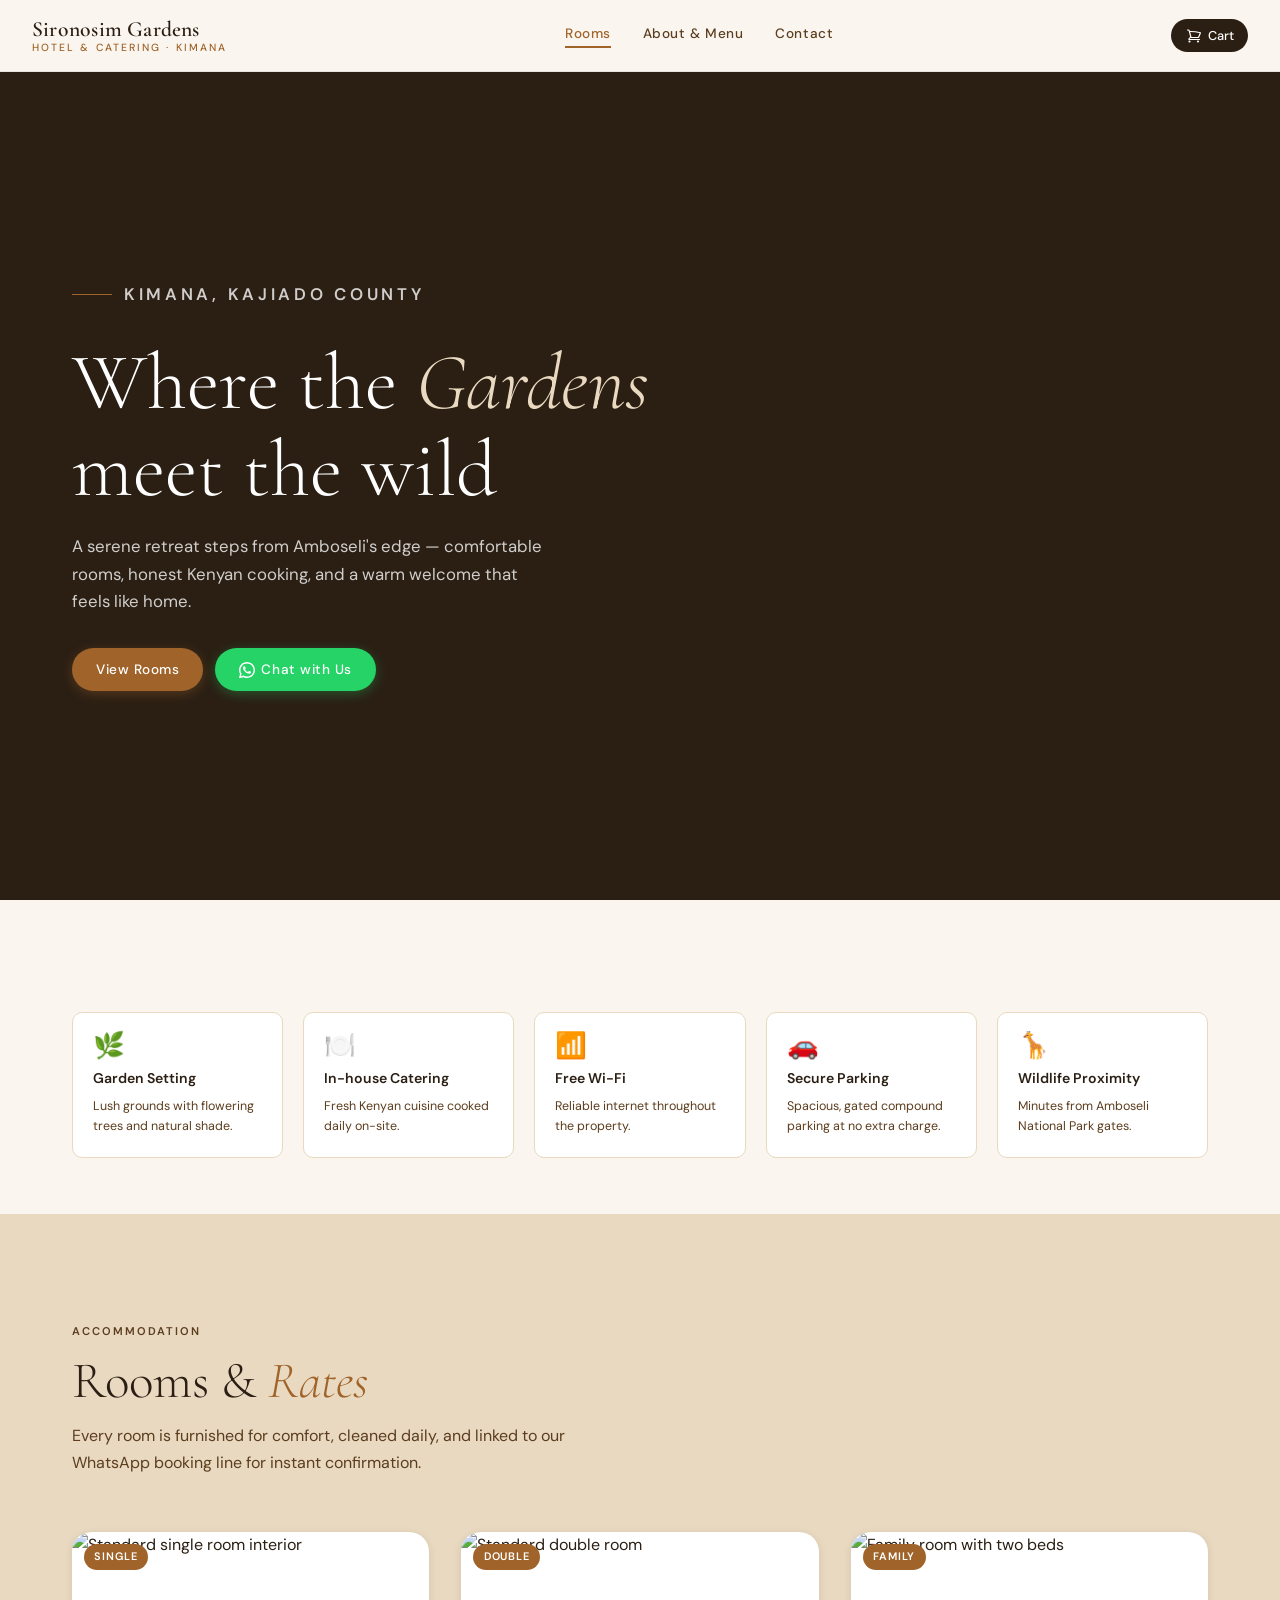
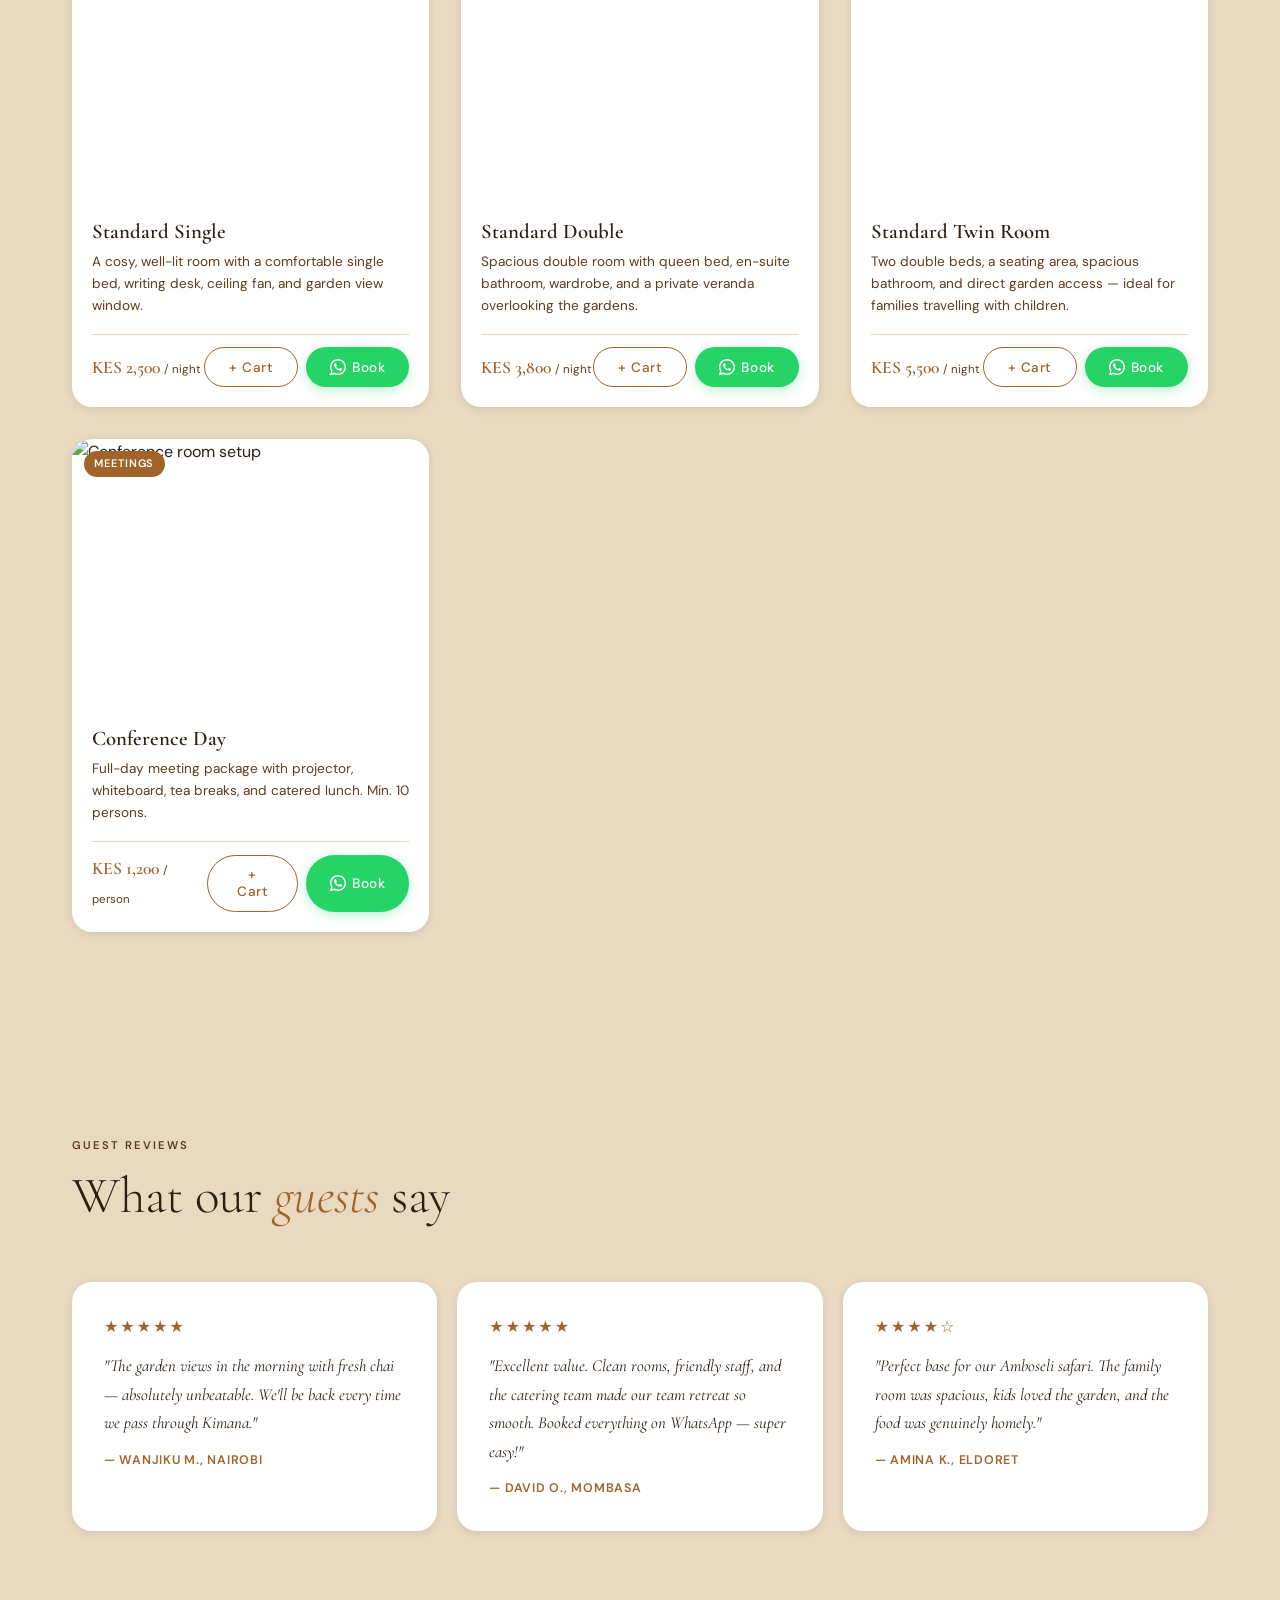
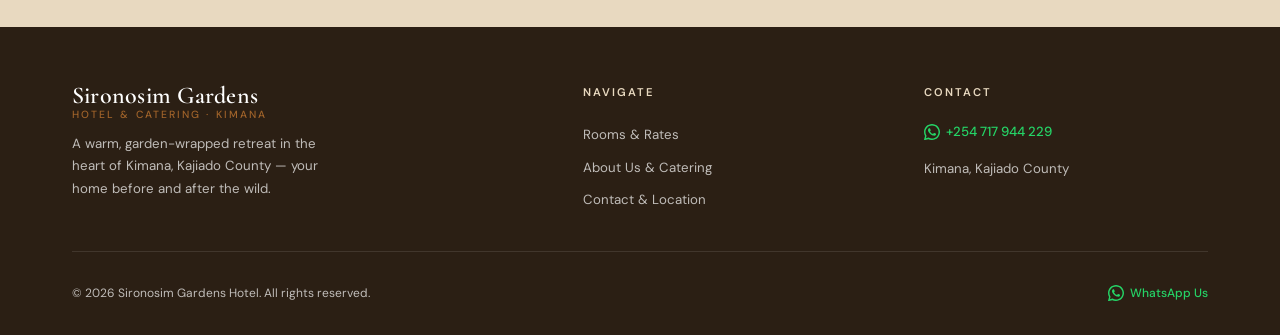
==== commit 71415e6d: "Add files via upload" ====
--- a/index.html
+++ b/index.html
@@ -144,7 +144,7 @@
         data-item-img="https://images.unsplash.com/photo-1631049307264-da0ec9d70304?w=600&q=75"
         data-item-note="1 guest · B&amp;B rate per night">
         <div class="card-img-wrap">
-          <img src="https://images.unsplash.com/photo-1631049307264-da0ec9d70304?w=600&q=75"
+          <img src="images/grid-gallery-3-1058x800_original.jpg"
                alt="Standard single room interior" loading="lazy" />
           <span class="card-badge">Single</span>
         </div>
@@ -172,7 +172,7 @@
         data-item-img="https://images.unsplash.com/photo-1618773928121-c32242e63f39?w=600&q=75"
         data-item-note="2 guests · B&amp;B rate per night">
         <div class="card-img-wrap">
-          <img src="https://images.unsplash.com/photo-1618773928121-c32242e63f39?w=600&q=75"
+          <img src="images/grid-gallery-6-1200x800_original.jpg"
                alt="Standard double room" loading="lazy" />
           <span class="card-badge">Double</span>
         </div>
@@ -200,12 +200,12 @@
         data-item-img="https://images.unsplash.com/photo-1578683010236-d716f9a3f461?w=600&q=75"
         data-item-note="Up to 4 guests · B&amp;B rate per night">
         <div class="card-img-wrap">
-          <img src="https://images.unsplash.com/photo-1578683010236-d716f9a3f461?w=600&q=75"
+          <img src="images/grid-gallery-1-1200x800_original.jpg"
                alt="Family room with two beds" loading="lazy" />
           <span class="card-badge">Family</span>
         </div>
         <div class="card-body">
-          <h3 class="card-title">Family Room</h3>
+          <h3 class="card-title">Standard Twin Room</h3>
           <p class="card-desc">Two double beds, a seating area, spacious bathroom, and direct garden access — ideal for families travelling with children.</p>
           <div class="card-meta">
             <span class="card-price">KES 5,500 <small>/ night</small></span>
@@ -220,62 +220,6 @@
         </div>
       </article>
 
-      <!-- Room 4 -->
-      <article class="card" data-item
-        data-item-id="room-executive"
-        data-item-name="Executive Suite"
-        data-item-price="7500"
-        data-item-img="https://images.unsplash.com/photo-1590490360182-c33d57733427?w=600&q=75"
-        data-item-note="2 guests · Premium B&amp;B rate per night">
-        <div class="card-img-wrap">
-          <img src="https://images.unsplash.com/photo-1590490360182-c33d57733427?w=600&q=75"
-               alt="Executive suite with luxurious furnishings" loading="lazy" />
-          <span class="card-badge">Suite</span>
-        </div>
-        <div class="card-body">
-          <h3 class="card-title">Executive Suite</h3>
-          <p class="card-desc">Our best room: king bed, sitting room, rainfall shower, minibar, and a wraparound veranda with Kilimanjaro view on clear days.</p>
-          <div class="card-meta">
-            <span class="card-price">KES 7,500 <small>/ night</small></span>
-            <div style="display:flex;gap:.5rem;">
-              <button class="btn btn-outline" data-action="add-to-cart">+ Cart</button>
-              <button class="btn btn-whatsapp" data-action="book-now">
-                <svg viewBox="0 0 24 24" aria-hidden="true"><path d="M17.472 14.382c-.297-.149-1.758-.867-2.03-.967-.273-.099-.471-.148-.67.15-.197.297-.767.966-.94 1.164-.173.199-.347.223-.644.075-.297-.15-1.255-.463-2.39-1.475-.883-.788-1.48-1.761-1.653-2.059-.173-.297-.018-.458.13-.606.134-.133.298-.347.446-.52.149-.174.198-.298.298-.497.099-.198.05-.371-.025-.52-.075-.149-.669-1.612-.916-2.207-.242-.579-.487-.5-.669-.51-.173-.008-.371-.01-.57-.01-.198 0-.52.074-.792.372-.272.297-1.04 1.016-1.04 2.479 0 1.462 1.065 2.875 1.213 3.074.149.198 2.096 3.2 5.077 4.487.709.306 1.262.489 1.694.625.712.227 1.36.195 1.871.118.571-.085 1.758-.719 2.006-1.413.248-.694.248-1.289.173-1.413-.074-.124-.272-.198-.57-.347z"/><path d="M12 0C5.373 0 0 5.373 0 12c0 2.123.554 4.118 1.528 5.849L.057 23.535a.563.563 0 00.677.677l5.687-1.471A11.945 11.945 0 0012 24c6.627 0 12-5.373 12-12S18.627 0 12 0zm0 21.818a9.795 9.795 0 01-5.027-1.383l-.36-.214-3.742.968.993-3.626-.236-.373A9.794 9.794 0 012.182 12C2.182 6.57 6.57 2.182 12 2.182S21.818 6.57 21.818 12 17.43 21.818 12 21.818z"/></svg>
-                Book
-              </button>
-            </div>
-          </div>
-        </div>
-      </article>
-
-      <!-- Room 5 -->
-      <article class="card" data-item
-        data-item-id="room-twin"
-        data-item-name="Twin Sharing Room"
-        data-item-price="4200"
-        data-item-img="https://images.unsplash.com/photo-1595576508898-0ad5c879a061?w=600&q=75"
-        data-item-note="2 guests · Twin beds · B&amp;B per night">
-        <div class="card-img-wrap">
-          <img src="https://images.unsplash.com/photo-1595576508898-0ad5c879a061?w=600&q=75"
-               alt="Twin sharing room" loading="lazy" />
-          <span class="card-badge">Twin</span>
-        </div>
-        <div class="card-body">
-          <h3 class="card-title">Twin Sharing</h3>
-          <p class="card-desc">Two single beds in one well-ventilated room — ideal for colleagues, friends, or siblings travelling together.</p>
-          <div class="card-meta">
-            <span class="card-price">KES 4,200 <small>/ night</small></span>
-            <div style="display:flex;gap:.5rem;">
-              <button class="btn btn-outline" data-action="add-to-cart">+ Cart</button>
-              <button class="btn btn-whatsapp" data-action="book-now">
-                <svg viewBox="0 0 24 24" aria-hidden="true"><path d="M17.472 14.382c-.297-.149-1.758-.867-2.03-.967-.273-.099-.471-.148-.67.15-.197.297-.767.966-.94 1.164-.173.199-.347.223-.644.075-.297-.15-1.255-.463-2.39-1.475-.883-.788-1.48-1.761-1.653-2.059-.173-.297-.018-.458.13-.606.134-.133.298-.347.446-.52.149-.174.198-.298.298-.497.099-.198.05-.371-.025-.52-.075-.149-.669-1.612-.916-2.207-.242-.579-.487-.5-.669-.51-.173-.008-.371-.01-.57-.01-.198 0-.52.074-.792.372-.272.297-1.04 1.016-1.04 2.479 0 1.462 1.065 2.875 1.213 3.074.149.198 2.096 3.2 5.077 4.487.709.306 1.262.489 1.694.625.712.227 1.36.195 1.871.118.571-.085 1.758-.719 2.006-1.413.248-.694.248-1.289.173-1.413-.074-.124-.272-.198-.57-.347z"/><path d="M12 0C5.373 0 0 5.373 0 12c0 2.123.554 4.118 1.528 5.849L.057 23.535a.563.563 0 00.677.677l5.687-1.471A11.945 11.945 0 0012 24c6.627 0 12-5.373 12-12S18.627 0 12 0zm0 21.818a9.795 9.795 0 01-5.027-1.383l-.36-.214-3.742.968.993-3.626-.236-.373A9.794 9.794 0 012.182 12C2.182 6.57 6.57 2.182 12 2.182S21.818 6.57 21.818 12 17.43 21.818 12 21.818z"/></svg>
-                Book
-              </button>
-            </div>
-          </div>
-        </div>
-      </article>
-
       <!-- Room 6 – Conference -->
       <article class="card" data-item
         data-item-id="room-conference"
@@ -284,7 +228,7 @@
         data-item-img="https://images.unsplash.com/photo-1497366216548-37526070297c?w=600&q=75"
         data-item-note="Per person · Full day including tea &amp; lunch">
         <div class="card-img-wrap">
-          <img src="https://images.unsplash.com/photo-1497366216548-37526070297c?w=600&q=75"
+          <img src="images/conference1.jpg"
                alt="Conference room setup" loading="lazy" />
           <span class="card-badge">Meetings</span>
         </div>
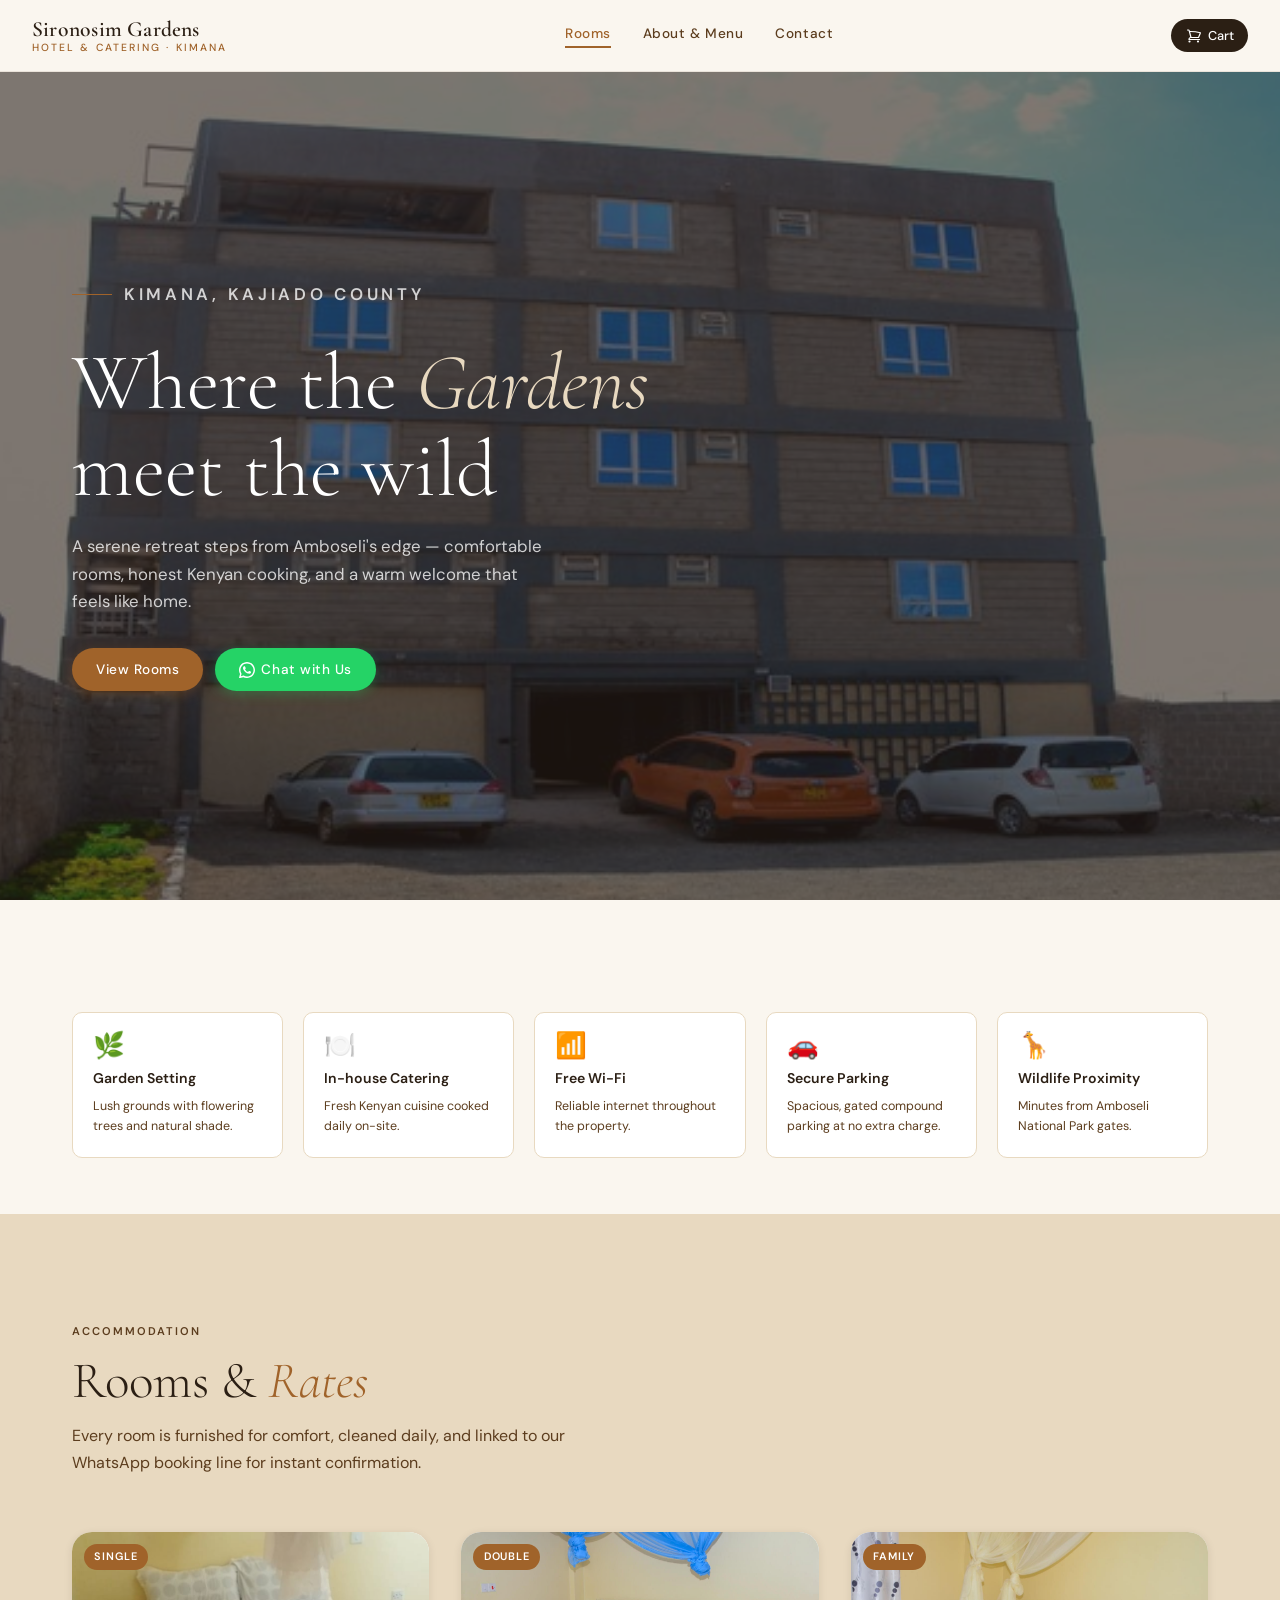
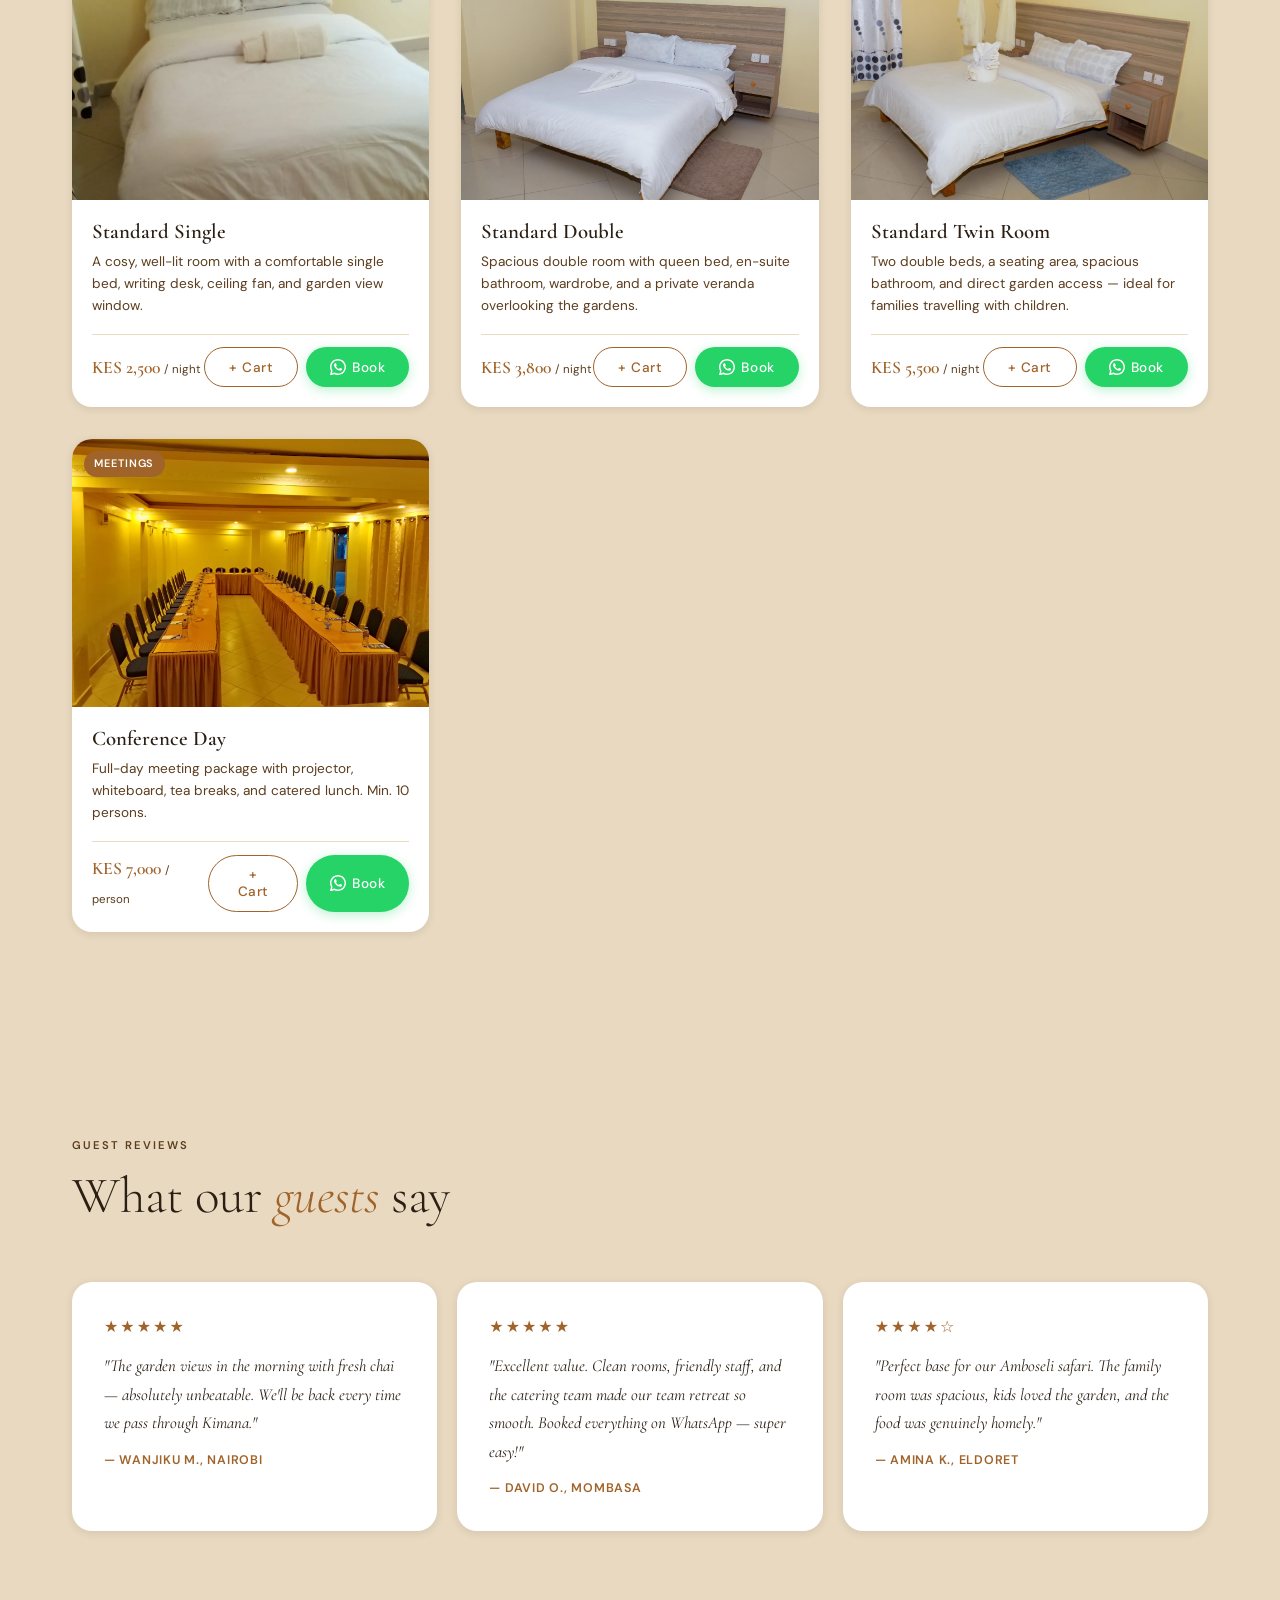
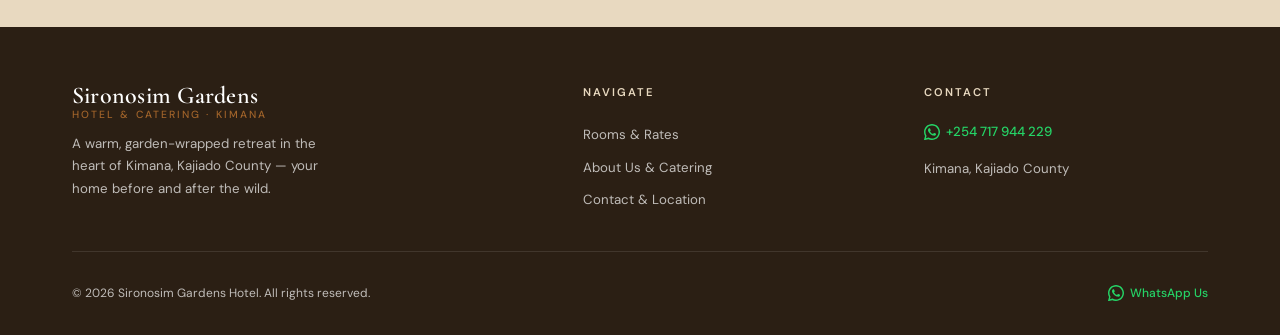
==== commit d2ca5614: "Add files via upload" ====
--- a/index.html
+++ b/index.html
@@ -141,7 +141,7 @@
         data-item-id="room-standard-single"
         data-item-name="Standard Single Room"
         data-item-price="2500"
-        data-item-img="https://images.unsplash.com/photo-1631049307264-da0ec9d70304?w=600&q=75"
+        data-item-img="images/grid-gallery-3-1058x800_original.jpg"
         data-item-note="1 guest · B&amp;B rate per night">
         <div class="card-img-wrap">
           <img src="images/grid-gallery-3-1058x800_original.jpg"
@@ -169,7 +169,7 @@
         data-item-id="room-standard-double"
         data-item-name="Standard Double Room"
         data-item-price="3800"
-        data-item-img="https://images.unsplash.com/photo-1618773928121-c32242e63f39?w=600&q=75"
+        data-item-img="images/grid-gallery-6-1200x800_original.jpg"
         data-item-note="2 guests · B&amp;B rate per night">
         <div class="card-img-wrap">
           <img src="images/grid-gallery-6-1200x800_original.jpg"
@@ -197,7 +197,7 @@
         data-item-id="room-family"
         data-item-name="Family Room"
         data-item-price="5500"
-        data-item-img="https://images.unsplash.com/photo-1578683010236-d716f9a3f461?w=600&q=75"
+        data-item-img="images/grid-gallery-1-1200x800_original.jpg"
         data-item-note="Up to 4 guests · B&amp;B rate per night">
         <div class="card-img-wrap">
           <img src="images/grid-gallery-1-1200x800_original.jpg"
@@ -224,8 +224,8 @@
       <article class="card" data-item
         data-item-id="room-conference"
         data-item-name="Conference / Day Package"
-        data-item-price="1200"
-        data-item-img="https://images.unsplash.com/photo-1497366216548-37526070297c?w=600&q=75"
+        data-item-price="7000"
+        data-item-img="images/conference1.jpg"
         data-item-note="Per person · Full day including tea &amp; lunch">
         <div class="card-img-wrap">
           <img src="images/conference1.jpg"
@@ -236,7 +236,7 @@
           <h3 class="card-title">Conference Day</h3>
           <p class="card-desc">Full-day meeting package with projector, whiteboard, tea breaks, and catered lunch. Min. 10 persons.</p>
           <div class="card-meta">
-            <span class="card-price">KES 1,200 <small>/ person</small></span>
+            <span class="card-price">KES 7,000 <small>/ person</small></span>
             <div style="display:flex;gap:.5rem;">
               <button class="btn btn-outline" data-action="add-to-cart">+ Cart</button>
               <button class="btn btn-whatsapp" data-action="book-now">
--- a/styles.css
+++ b/styles.css
@@ -4,32 +4,32 @@
    ============================================================ */
 
 /* ── Google Fonts ─────────────────────────────────────────── */
-@import url('https://fonts.googleapis.com/css2?family=Cormorant+Garamond:ital,wght@0,300;0,400;0,600;1,300;1,400&family=DM+Sans:wght@300;400;500;600&display=swap');
+@import url("https://fonts.googleapis.com/css2?family=Cormorant+Garamond:ital,wght@0,300;0,400;0,600;1,300;1,400&family=DM+Sans:wght@300;400;500;600&display=swap");
 
 /* ── Design Tokens ────────────────────────────────────────── */
 :root {
   /* Palette – warm earth tones inspired by Kimana savannah */
-  --clr-soil:       #2B1F14;   /* deep brown – primary text  */
-  --clr-bark:       #5C3D1E;   /* medium brown               */
-  --clr-clay:       #A0632A;   /* terracotta accent          */
-  --clr-sand:       #E8D9C0;   /* light sand – bg alt        */
-  --clr-cream:      #FAF6EF;   /* near-white page bg         */
-  --clr-sage:       #6B7C5C;   /* muted green accent         */
-  --clr-whatsapp:   #25D366;   /* WhatsApp brand green       */
-  --clr-whatsapp-d: #128C4E;   /* WhatsApp hover             */
-  --clr-white:      #FFFFFF;
-  --clr-overlay:    rgba(43,31,20,.55);
+  --clr-soil: #2b1f14; /* deep brown – primary text  */
+  --clr-bark: #5c3d1e; /* medium brown               */
+  --clr-clay: #a0632a; /* terracotta accent          */
+  --clr-sand: #e8d9c0; /* light sand – bg alt        */
+  --clr-cream: #faf6ef; /* near-white page bg         */
+  --clr-sage: #6b7c5c; /* muted green accent         */
+  --clr-whatsapp: #25d366; /* WhatsApp brand green       */
+  --clr-whatsapp-d: #128c4e; /* WhatsApp hover             */
+  --clr-white: #ffffff;
+  --clr-overlay: rgba(43, 31, 20, 0.55);
 
   /* Typography */
-  --font-display: 'Cormorant Garamond', Georgia, serif;
-  --font-body:    'DM Sans', system-ui, sans-serif;
+  --font-display: "Cormorant Garamond", Georgia, serif;
+  --font-body: "DM Sans", system-ui, sans-serif;
 
   /* Spacing scale */
-  --sp-xs:  .375rem;
-  --sp-sm:  .75rem;
-  --sp-md:  1.25rem;
-  --sp-lg:  2rem;
-  --sp-xl:  3.5rem;
+  --sp-xs: 0.375rem;
+  --sp-sm: 0.75rem;
+  --sp-md: 1.25rem;
+  --sp-lg: 2rem;
+  --sp-xl: 3.5rem;
   --sp-2xl: 6rem;
 
   /* Radii */
@@ -39,13 +39,13 @@
   --r-pill: 999px;
 
   /* Shadows */
-  --shadow-sm: 0 2px 8px rgba(43,31,20,.10);
-  --shadow-md: 0 6px 24px rgba(43,31,20,.14);
-  --shadow-lg: 0 16px 48px rgba(43,31,20,.18);
+  --shadow-sm: 0 2px 8px rgba(43, 31, 20, 0.1);
+  --shadow-md: 0 6px 24px rgba(43, 31, 20, 0.14);
+  --shadow-lg: 0 16px 48px rgba(43, 31, 20, 0.18);
 
   /* Transition */
-  --ease: cubic-bezier(.25,.8,.25,1);
-  --dur:  .28s;
+  --ease: cubic-bezier(0.25, 0.8, 0.25, 1);
+  --dur: 0.28s;
 
   /* Layout */
   --max-w: 1200px;
@@ -53,8 +53,17 @@
 }
 
 /* ── Reset ────────────────────────────────────────────────── */
-*, *::before, *::after { box-sizing: border-box; margin: 0; padding: 0; }
-html { scroll-behavior: smooth; font-size: 16px; }
+*,
+*::before,
+*::after {
+  box-sizing: border-box;
+  margin: 0;
+  padding: 0;
+}
+html {
+  scroll-behavior: smooth;
+  font-size: 16px;
+}
 body {
   font-family: var(--font-body);
   background: var(--clr-cream);
@@ -62,10 +71,25 @@
   line-height: 1.65;
   -webkit-font-smoothing: antialiased;
 }
-img { display: block; max-width: 100%; height: auto; }
-a { color: inherit; text-decoration: none; }
-button { font-family: var(--font-body); cursor: pointer; border: none; background: none; }
-ul, ol { list-style: none; }
+img {
+  display: block;
+  max-width: 100%;
+  height: auto;
+}
+a {
+  color: inherit;
+  text-decoration: none;
+}
+button {
+  font-family: var(--font-body);
+  cursor: pointer;
+  border: none;
+  background: none;
+}
+ul,
+ol {
+  list-style: none;
+}
 
 /* ── Utility classes ──────────────────────────────────────── */
 .container {
@@ -74,15 +98,21 @@
   padding-inline: var(--sp-lg);
 }
 .visually-hidden {
-  position: absolute; width: 1px; height: 1px;
-  padding: 0; overflow: hidden; clip: rect(0,0,0,0); white-space: nowrap; border: 0;
+  position: absolute;
+  width: 1px;
+  height: 1px;
+  padding: 0;
+  overflow: hidden;
+  clip: rect(0, 0, 0, 0);
+  white-space: nowrap;
+  border: 0;
 }
 .section-label {
   display: inline-block;
   font-family: var(--font-body);
-  font-size: .7rem;
-  font-weight: 600;
-  letter-spacing: .18em;
+  font-size: 0.7rem;
+  font-weight: 600;
+  letter-spacing: 0.18em;
   text-transform: uppercase;
   color: var(--clr-clay);
   margin-bottom: var(--sp-sm);
@@ -94,47 +124,58 @@
   line-height: 1.15;
   color: var(--clr-soil);
 }
-.section-title em { font-style: italic; color: var(--clr-clay); }
+.section-title em {
+  font-style: italic;
+  color: var(--clr-clay);
+}
 
 /* ── Buttons ──────────────────────────────────────────────── */
 .btn {
   display: inline-flex;
   align-items: center;
   gap: var(--sp-xs);
-  padding: .65rem 1.5rem;
+  padding: 0.65rem 1.5rem;
   border-radius: var(--r-pill);
-  font-size: .85rem;
+  font-size: 0.85rem;
   font-weight: 500;
-  letter-spacing: .04em;
-  transition: background var(--dur) var(--ease),
-              color     var(--dur) var(--ease),
-              transform var(--dur) var(--ease),
-              box-shadow var(--dur) var(--ease);
-}
-.btn:active { transform: scale(.97); }
+  letter-spacing: 0.04em;
+  transition:
+    background var(--dur) var(--ease),
+    color var(--dur) var(--ease),
+    transform var(--dur) var(--ease),
+    box-shadow var(--dur) var(--ease);
+}
+.btn:active {
+  transform: scale(0.97);
+}
 
 .btn-primary {
   background: var(--clr-clay);
   color: var(--clr-white);
-  box-shadow: 0 3px 12px rgba(160,99,42,.35);
+  box-shadow: 0 3px 12px rgba(160, 99, 42, 0.35);
 }
 .btn-primary:hover {
   background: var(--clr-bark);
-  box-shadow: 0 6px 20px rgba(160,99,42,.45);
+  box-shadow: 0 6px 20px rgba(160, 99, 42, 0.45);
   transform: translateY(-1px);
 }
 
 .btn-whatsapp {
   background: var(--clr-whatsapp);
   color: var(--clr-white);
-  box-shadow: 0 3px 12px rgba(37,211,102,.30);
+  box-shadow: 0 3px 12px rgba(37, 211, 102, 0.3);
 }
 .btn-whatsapp:hover {
   background: var(--clr-whatsapp-d);
-  box-shadow: 0 6px 20px rgba(37,211,102,.40);
+  box-shadow: 0 6px 20px rgba(37, 211, 102, 0.4);
   transform: translateY(-1px);
 }
-.btn-whatsapp svg { width: 16px; height: 16px; fill: currentColor; flex-shrink: 0; }
+.btn-whatsapp svg {
+  width: 16px;
+  height: 16px;
+  fill: currentColor;
+  flex-shrink: 0;
+}
 
 .btn-outline {
   background: transparent;
@@ -153,10 +194,10 @@
   top: 0;
   z-index: 100;
   height: var(--header-h);
-  background: rgba(250,246,239,.92);
+  background: rgba(250, 246, 239, 0.92);
   backdrop-filter: blur(14px);
   -webkit-backdrop-filter: blur(14px);
-  border-bottom: 1px solid rgba(92,61,30,.10);
+  border-bottom: 1px solid rgba(92, 61, 30, 0.1);
   display: flex;
   align-items: center;
 }
@@ -176,12 +217,12 @@
   font-size: 1.35rem;
   font-weight: 600;
   color: var(--clr-soil);
-  letter-spacing: .01em;
+  letter-spacing: 0.01em;
 }
 .site-logo .logo-sub {
-  font-size: .65rem;
+  font-size: 0.65rem;
   font-weight: 500;
-  letter-spacing: .2em;
+  letter-spacing: 0.2em;
   text-transform: uppercase;
   color: var(--clr-clay);
 }
@@ -191,26 +232,32 @@
   gap: var(--sp-lg);
 }
 .site-nav a {
-  font-size: .85rem;
+  font-size: 0.85rem;
   font-weight: 500;
   color: var(--clr-bark);
-  letter-spacing: .04em;
+  letter-spacing: 0.04em;
   position: relative;
   padding-bottom: 2px;
   transition: color var(--dur);
 }
 .site-nav a::after {
-  content: '';
+  content: "";
   position: absolute;
-  bottom: 0; left: 0;
-  width: 0; height: 1.5px;
+  bottom: 0;
+  left: 0;
+  width: 0;
+  height: 1.5px;
   background: var(--clr-clay);
   transition: width var(--dur) var(--ease);
 }
 .site-nav a:hover,
-.site-nav a.active { color: var(--clr-clay); }
+.site-nav a.active {
+  color: var(--clr-clay);
+}
 .site-nav a:hover::after,
-.site-nav a.active::after { width: 100%; }
+.site-nav a.active::after {
+  width: 100%;
+}
 
 /* Cart button in header */
 .cart-btn {
@@ -218,33 +265,45 @@
   display: flex;
   align-items: center;
   gap: var(--sp-xs);
-  padding: .5rem .9rem;
+  padding: 0.5rem 0.9rem;
   border-radius: var(--r-pill);
   background: var(--clr-soil);
   color: var(--clr-white);
-  font-size: .8rem;
+  font-size: 0.8rem;
   font-weight: 500;
   transition: background var(--dur);
 }
-.cart-btn:hover { background: var(--clr-bark); }
-.cart-btn svg { width: 16px; height: 16px; fill: none; stroke: currentColor; stroke-width: 1.8; }
+.cart-btn:hover {
+  background: var(--clr-bark);
+}
+.cart-btn svg {
+  width: 16px;
+  height: 16px;
+  fill: none;
+  stroke: currentColor;
+  stroke-width: 1.8;
+}
 .cart-badge {
   position: absolute;
-  top: -6px; right: -6px;
+  top: -6px;
+  right: -6px;
   background: var(--clr-clay);
   color: var(--clr-white);
-  font-size: .65rem;
+  font-size: 0.65rem;
   font-weight: 700;
-  min-width: 18px; height: 18px;
+  min-width: 18px;
+  height: 18px;
   border-radius: var(--r-pill);
   display: flex;
   align-items: center;
   justify-content: center;
   padding: 0 4px;
   transform: scale(0);
-  transition: transform .2s var(--ease);
-}
-.cart-badge.show { transform: scale(1); }
+  transition: transform 0.2s var(--ease);
+}
+.cart-badge.show {
+  transform: scale(1);
+}
 
 /* Mobile hamburger */
 .nav-toggle {
@@ -256,16 +315,19 @@
 }
 .nav-toggle span {
   display: block;
-  width: 22px; height: 2px;
+  width: 22px;
+  height: 2px;
   background: var(--clr-soil);
   border-radius: 2px;
-  transition: transform var(--dur), opacity var(--dur);
+  transition:
+    transform var(--dur),
+    opacity var(--dur);
 }
 
 /* ── Footer ───────────────────────────────────────────────── */
 .site-footer {
   background: var(--clr-soil);
-  color: rgba(255,255,255,.70);
+  color: rgba(255, 255, 255, 0.7);
   padding: var(--sp-xl) 0 var(--sp-lg);
 }
 .footer-grid {
@@ -273,55 +335,74 @@
   grid-template-columns: 1.6fr 1fr 1fr;
   gap: var(--sp-xl);
   padding-bottom: var(--sp-lg);
-  border-bottom: 1px solid rgba(255,255,255,.10);
+  border-bottom: 1px solid rgba(255, 255, 255, 0.1);
   margin-bottom: var(--sp-lg);
 }
-.footer-brand .logo-main { color: var(--clr-white); font-size: 1.5rem; }
-.footer-brand .logo-sub  { color: var(--clr-clay); }
+.footer-brand .logo-main {
+  color: var(--clr-white);
+  font-size: 1.5rem;
+}
+.footer-brand .logo-sub {
+  color: var(--clr-clay);
+}
 .footer-brand p {
   margin-top: var(--sp-sm);
-  font-size: .83rem;
+  font-size: 0.83rem;
   line-height: 1.7;
   max-width: 280px;
 }
 .footer-col h4 {
-  font-size: .7rem;
-  font-weight: 600;
-  letter-spacing: .18em;
+  font-size: 0.7rem;
+  font-weight: 600;
+  letter-spacing: 0.18em;
   text-transform: uppercase;
   color: var(--clr-sand);
   margin-bottom: var(--sp-md);
 }
-.footer-col ul li { margin-bottom: var(--sp-xs); }
+.footer-col ul li {
+  margin-bottom: var(--sp-xs);
+}
 .footer-col ul li a {
-  font-size: .83rem;
+  font-size: 0.83rem;
   transition: color var(--dur);
 }
-.footer-col ul li a:hover { color: var(--clr-clay); }
+.footer-col ul li a:hover {
+  color: var(--clr-clay);
+}
 .footer-bottom {
   display: flex;
   align-items: center;
   justify-content: space-between;
-  font-size: .75rem;
-}
-.footer-bottom a { transition: color var(--dur); }
-.footer-bottom a:hover { color: var(--clr-sand); }
+  font-size: 0.75rem;
+}
+.footer-bottom a {
+  transition: color var(--dur);
+}
+.footer-bottom a:hover {
+  color: var(--clr-sand);
+}
 .wa-footer-link {
   display: inline-flex;
   align-items: center;
-  gap: .4rem;
+  gap: 0.4rem;
   color: var(--clr-whatsapp);
   font-weight: 500;
   transition: color var(--dur);
 }
-.wa-footer-link svg { width: 16px; height: 16px; fill: var(--clr-whatsapp); }
-.wa-footer-link:hover { color: #5ded9c; }
+.wa-footer-link svg {
+  width: 16px;
+  height: 16px;
+  fill: var(--clr-whatsapp);
+}
+.wa-footer-link:hover {
+  color: #5ded9c;
+}
 
 /* ── Cart Modal ───────────────────────────────────────────── */
 .cart-overlay {
   position: fixed;
   inset: 0;
-  background: rgba(43,31,20,.45);
+  background: rgba(43, 31, 20, 0.45);
   z-index: 200;
   opacity: 0;
   pointer-events: none;
@@ -343,10 +424,12 @@
   display: flex;
   flex-direction: column;
   max-height: calc(100vh - var(--header-h) - 24px);
-  transform: translateY(-10px) scale(.97);
+  transform: translateY(-10px) scale(0.97);
   opacity: 0;
   pointer-events: none;
-  transition: transform var(--dur) var(--ease), opacity var(--dur);
+  transition:
+    transform var(--dur) var(--ease),
+    opacity var(--dur);
 }
 .cart-modal.open {
   transform: translateY(0) scale(1);
@@ -366,7 +449,8 @@
   font-weight: 600;
 }
 .cart-close {
-  width: 30px; height: 30px;
+  width: 30px;
+  height: 30px;
   border-radius: 50%;
   background: var(--clr-sand);
   display: flex;
@@ -376,7 +460,10 @@
   color: var(--clr-soil);
   transition: background var(--dur);
 }
-.cart-close:hover { background: var(--clr-clay); color: var(--clr-white); }
+.cart-close:hover {
+  background: var(--clr-clay);
+  color: var(--clr-white);
+}
 .cart-items-list {
   flex: 1;
   overflow-y: auto;
@@ -386,38 +473,52 @@
   text-align: center;
   padding: var(--sp-xl) 0;
   color: var(--clr-bark);
-  font-size: .9rem;
-}
-.cart-empty span { font-size: 2.5rem; display: block; margin-bottom: var(--sp-sm); }
+  font-size: 0.9rem;
+}
+.cart-empty span {
+  font-size: 2.5rem;
+  display: block;
+  margin-bottom: var(--sp-sm);
+}
 .cart-item {
   display: flex;
   align-items: center;
   gap: var(--sp-sm);
   padding: var(--sp-sm) 0;
   border-bottom: 1px solid var(--clr-sand);
-  animation: fadeSlide .25s var(--ease);
+  animation: fadeSlide 0.25s var(--ease);
 }
 @keyframes fadeSlide {
-  from { opacity: 0; transform: translateX(8px); }
-  to   { opacity: 1; transform: translateX(0); }
+  from {
+    opacity: 0;
+    transform: translateX(8px);
+  }
+  to {
+    opacity: 1;
+    transform: translateX(0);
+  }
 }
 .cart-item-img {
-  width: 52px; height: 52px;
+  width: 52px;
+  height: 52px;
   border-radius: var(--r-sm);
   object-fit: cover;
   background: var(--clr-sand);
   flex-shrink: 0;
 }
-.cart-item-info { flex: 1; min-width: 0; }
+.cart-item-info {
+  flex: 1;
+  min-width: 0;
+}
 .cart-item-info .name {
-  font-size: .88rem;
+  font-size: 0.88rem;
   font-weight: 500;
   white-space: nowrap;
   overflow: hidden;
   text-overflow: ellipsis;
 }
 .cart-item-info .price {
-  font-size: .78rem;
+  font-size: 0.78rem;
   color: var(--clr-clay);
   font-weight: 600;
 }
@@ -427,18 +528,29 @@
   gap: 6px;
 }
 .qty-btn {
-  width: 24px; height: 24px;
+  width: 24px;
+  height: 24px;
   border-radius: 50%;
   border: 1.5px solid var(--clr-sand);
   display: flex;
   align-items: center;
   justify-content: center;
-  font-size: .85rem;
+  font-size: 0.85rem;
   color: var(--clr-soil);
-  transition: border-color var(--dur), background var(--dur);
-}
-.qty-btn:hover { border-color: var(--clr-clay); background: var(--clr-sand); }
-.qty-val { font-size: .88rem; font-weight: 600; min-width: 18px; text-align: center; }
+  transition:
+    border-color var(--dur),
+    background var(--dur);
+}
+.qty-btn:hover {
+  border-color: var(--clr-clay);
+  background: var(--clr-sand);
+}
+.qty-val {
+  font-size: 0.88rem;
+  font-weight: 600;
+  min-width: 18px;
+  text-align: center;
+}
 .cart-modal-footer {
   padding: var(--sp-md);
   border-top: 1px solid var(--clr-sand);
@@ -446,20 +558,33 @@
 .cart-total {
   display: flex;
   justify-content: space-between;
-  font-size: .9rem;
+  font-size: 0.9rem;
   margin-bottom: var(--sp-md);
 }
-.cart-total strong { font-family: var(--font-display); font-size: 1.1rem; color: var(--clr-clay); }
-.cart-actions { display: flex; flex-direction: column; gap: var(--sp-xs); }
-.cart-actions .btn { justify-content: center; width: 100%; }
+.cart-total strong {
+  font-family: var(--font-display);
+  font-size: 1.1rem;
+  color: var(--clr-clay);
+}
+.cart-actions {
+  display: flex;
+  flex-direction: column;
+  gap: var(--sp-xs);
+}
+.cart-actions .btn {
+  justify-content: center;
+  width: 100%;
+}
 .btn-clear {
-  font-size: .78rem;
+  font-size: 0.78rem;
   color: var(--clr-bark);
   text-align: center;
-  padding: .3rem;
+  padding: 0.3rem;
   transition: color var(--dur);
 }
-.btn-clear:hover { color: #c0392b; }
+.btn-clear:hover {
+  color: #c0392b;
+}
 
 /* ── Hero ─────────────────────────────────────────────────── */
 .hero {
@@ -473,16 +598,20 @@
 .hero-bg {
   position: absolute;
   inset: 0;
-  background-image: url('https://images.unsplash.com/photo-1582719508461-905c673771fd?w=1600&q=80');
+  background-image: url("../images/hero-bg.jpg");
   background-size: cover;
   background-position: center 30%;
-  opacity: .40;
+  opacity: 0.4;
   transform: scale(1.04);
   animation: heroZoom 18s ease-in-out infinite alternate;
 }
 @keyframes heroZoom {
-  from { transform: scale(1.04); }
-  to   { transform: scale(1.12); }
+  from {
+    transform: scale(1.04);
+  }
+  to {
+    transform: scale(1.12);
+  }
 }
 .hero-content {
   position: relative;
@@ -491,9 +620,9 @@
   padding: var(--sp-2xl) 0;
 }
 .hero-eyebrow {
-  font-size: .72rem;
-  font-weight: 600;
-  letter-spacing: .22em;
+  font-size: 0.72rem;
+  font-weight: 600;
+  letter-spacing: 0.22em;
   text-transform: uppercase;
   color: var(--clr-clay);
   margin-bottom: var(--sp-md);
@@ -502,9 +631,10 @@
   gap: var(--sp-sm);
 }
 .hero-eyebrow::before {
-  content: '';
+  content: "";
   display: block;
-  width: 40px; height: 1px;
+  width: 40px;
+  height: 1px;
   background: var(--clr-clay);
 }
 .hero h1 {
@@ -515,19 +645,32 @@
   color: var(--clr-white);
   margin-bottom: var(--sp-md);
 }
-.hero h1 em { font-style: italic; color: var(--clr-sand); }
+.hero h1 em {
+  font-style: italic;
+  color: var(--clr-sand);
+}
 .hero p {
-  color: rgba(255,255,255,.78);
+  color: rgba(255, 255, 255, 0.78);
   font-size: 1.05rem;
   max-width: 480px;
   margin-bottom: var(--sp-lg);
 }
-.hero-cta { display: flex; flex-wrap: wrap; gap: var(--sp-sm); }
+.hero-cta {
+  display: flex;
+  flex-wrap: wrap;
+  gap: var(--sp-sm);
+}
 
 /* ── Section ──────────────────────────────────────────────── */
-.section { padding: var(--sp-2xl) 0; }
-.section-alt { background: var(--clr-sand); }
-.section-header { margin-bottom: var(--sp-xl); }
+.section {
+  padding: var(--sp-2xl) 0;
+}
+.section-alt {
+  background: var(--clr-sand);
+}
+.section-header {
+  margin-bottom: var(--sp-xl);
+}
 .section-header p {
   margin-top: var(--sp-sm);
   color: var(--clr-bark);
@@ -547,7 +690,9 @@
   box-shadow: var(--shadow-sm);
   display: flex;
   flex-direction: column;
-  transition: box-shadow var(--dur) var(--ease), transform var(--dur) var(--ease);
+  transition:
+    box-shadow var(--dur) var(--ease),
+    transform var(--dur) var(--ease);
 }
 .card:hover {
   box-shadow: var(--shadow-md);
@@ -559,21 +704,25 @@
   overflow: hidden;
 }
 .card-img-wrap img {
-  width: 100%; height: 100%;
+  width: 100%;
+  height: 100%;
   object-fit: cover;
-  transition: transform .5s var(--ease);
-}
-.card:hover .card-img-wrap img { transform: scale(1.06); }
+  transition: transform 0.5s var(--ease);
+}
+.card:hover .card-img-wrap img {
+  transform: scale(1.06);
+}
 .card-badge {
   position: absolute;
-  top: var(--sp-sm); left: var(--sp-sm);
+  top: var(--sp-sm);
+  left: var(--sp-sm);
   background: var(--clr-clay);
   color: var(--clr-white);
-  font-size: .68rem;
-  font-weight: 600;
-  letter-spacing: .08em;
+  font-size: 0.68rem;
+  font-weight: 600;
+  letter-spacing: 0.08em;
   text-transform: uppercase;
-  padding: .25rem .65rem;
+  padding: 0.25rem 0.65rem;
   border-radius: var(--r-pill);
 }
 .card-body {
@@ -590,7 +739,7 @@
   line-height: 1.2;
 }
 .card-desc {
-  font-size: .85rem;
+  font-size: 0.85rem;
   color: var(--clr-bark);
   line-height: 1.6;
   flex: 1;
@@ -611,7 +760,7 @@
 }
 .card-price small {
   font-family: var(--font-body);
-  font-size: .72rem;
+  font-size: 0.72rem;
   font-weight: 400;
   color: var(--clr-bark);
 }
@@ -639,12 +788,12 @@
   margin-bottom: 2px;
 }
 .feature-item h4 {
-  font-size: .88rem;
+  font-size: 0.88rem;
   font-weight: 600;
   color: var(--clr-soil);
 }
 .feature-item p {
-  font-size: .78rem;
+  font-size: 0.78rem;
   color: var(--clr-bark);
 }
 
@@ -663,7 +812,7 @@
   background-position: center;
 }
 .page-banner-bg::after {
-  content: '';
+  content: "";
   position: absolute;
   inset: 0;
   background: linear-gradient(to top, var(--clr-soil) 0%, transparent 60%);
@@ -673,7 +822,9 @@
   z-index: 1;
   padding: var(--sp-xl) 0 var(--sp-lg);
 }
-.page-banner-content .section-label { color: var(--clr-clay); }
+.page-banner-content .section-label {
+  color: var(--clr-clay);
+}
 .page-banner-content h1 {
   font-family: var(--font-display);
   font-size: clamp(2rem, 5vw, 3.5rem);
@@ -681,7 +832,10 @@
   color: var(--clr-white);
   line-height: 1.1;
 }
-.page-banner-content h1 em { font-style: italic; color: var(--clr-sand); }
+.page-banner-content h1 em {
+  font-style: italic;
+  color: var(--clr-sand);
+}
 
 /* ── Story section (about) ────────────────────────────────── */
 .story-grid {
@@ -701,18 +855,24 @@
   box-shadow: var(--shadow-md);
 }
 .story-img-stack img:first-child {
-  width: 72%; height: 80%;
-  top: 0; left: 0;
+  width: 72%;
+  height: 80%;
+  top: 0;
+  left: 0;
 }
 .story-img-stack img:last-child {
-  width: 58%; height: 60%;
-  bottom: 0; right: 0;
+  width: 58%;
+  height: 60%;
+  bottom: 0;
+  right: 0;
   border: 5px solid var(--clr-cream);
 }
-.story-text .section-title { margin-bottom: var(--sp-md); }
+.story-text .section-title {
+  margin-bottom: var(--sp-md);
+}
 .story-text p {
   color: var(--clr-bark);
-  font-size: .93rem;
+  font-size: 0.93rem;
   line-height: 1.8;
   margin-bottom: var(--sp-sm);
 }
@@ -730,18 +890,24 @@
   box-shadow: var(--shadow-sm);
   display: flex;
   flex-direction: column;
-  transition: box-shadow var(--dur) var(--ease), transform var(--dur) var(--ease);
+  transition:
+    box-shadow var(--dur) var(--ease),
+    transform var(--dur) var(--ease);
 }
 .meal-card:hover {
   box-shadow: var(--shadow-md);
   transform: translateY(-3px);
 }
-.meal-card .card-img-wrap { aspect-ratio: 16/10; }
-.meal-card .card-body { padding: var(--sp-sm) var(--sp-md) var(--sp-md); }
+.meal-card .card-img-wrap {
+  aspect-ratio: 16/10;
+}
+.meal-card .card-body {
+  padding: var(--sp-sm) var(--sp-md) var(--sp-md);
+}
 .meal-tag {
-  font-size: .65rem;
-  font-weight: 600;
-  letter-spacing: .12em;
+  font-size: 0.65rem;
+  font-weight: 600;
+  letter-spacing: 0.12em;
   text-transform: uppercase;
   color: var(--clr-sage);
   margin-bottom: 2px;
@@ -750,9 +916,10 @@
 /* ── Contact page ─────────────────────────────────────────── */
 .contact-layout {
   display: grid;
-  grid-template-columns: 1.1fr 1fr;
+  grid-template-columns: 1.1fr 1fr; /* Spits text evenly into two columns */
   gap: var(--sp-xl);
-  align-items: start;
+  align-items: start; /* 💡 Changed back to 'start' so cards height don't stretch artificially */
+  margin-bottom: var(--sp-2xl); /* Generates a clean breathing space between the text cards and the map below */
 }
 .contact-cta-card {
   background: var(--clr-soil);
@@ -763,15 +930,24 @@
   flex-direction: column;
   gap: var(--sp-md);
 }
-.contact-cta-card .section-label { color: var(--clr-clay); }
+.contact-cta-card .section-label {
+  color: var(--clr-clay);
+}
 .contact-cta-card h2 {
   font-family: var(--font-display);
   font-size: clamp(1.8rem, 4vw, 2.8rem);
   font-weight: 300;
   line-height: 1.15;
 }
-.contact-cta-card h2 em { font-style: italic; color: var(--clr-sand); }
-.contact-cta-card p { font-size: .9rem; color: rgba(255,255,255,.72); line-height: 1.7; }
+.contact-cta-card h2 em {
+  font-style: italic;
+  color: var(--clr-sand);
+}
+.contact-cta-card p {
+  font-size: 0.9rem;
+  color: rgba(255, 255, 255, 0.72);
+  line-height: 1.7;
+}
 .wa-cta-big {
   display: inline-flex;
   align-items: center;
@@ -782,17 +958,28 @@
   border-radius: var(--r-pill);
   font-size: 1rem;
   font-weight: 600;
-  box-shadow: 0 6px 24px rgba(37,211,102,.35);
-  transition: background var(--dur), transform var(--dur), box-shadow var(--dur);
+  box-shadow: 0 6px 24px rgba(37, 211, 102, 0.35);
+  transition:
+    background var(--dur),
+    transform var(--dur),
+    box-shadow var(--dur);
   align-self: flex-start;
 }
-.wa-cta-big svg { width: 22px; height: 22px; fill: var(--clr-white); }
+.wa-cta-big svg {
+  width: 22px;
+  height: 22px;
+  fill: var(--clr-white);
+}
 .wa-cta-big:hover {
   background: var(--clr-whatsapp-d);
   transform: translateY(-2px);
-  box-shadow: 0 10px 32px rgba(37,211,102,.45);
-}
-.contact-details { display: flex; flex-direction: column; gap: var(--sp-md); }
+  box-shadow: 0 10px 32px rgba(37, 211, 102, 0.45);
+}
+.contact-details {
+  display: flex;
+  flex-direction: column;
+  gap: var(--sp-md);
+}
 .detail-item {
   display: flex;
   gap: var(--sp-sm);
@@ -803,7 +990,8 @@
   border: 1px solid var(--clr-sand);
 }
 .detail-icon {
-  width: 38px; height: 38px;
+  width: 38px;
+  height: 38px;
   border-radius: var(--r-sm);
   background: var(--clr-sand);
   display: flex;
@@ -813,20 +1001,23 @@
   flex-shrink: 0;
 }
 .detail-item h4 {
-  font-size: .75rem;
-  font-weight: 600;
-  letter-spacing: .1em;
+  font-size: 0.75rem;
+  font-weight: 600;
+  letter-spacing: 0.1em;
   text-transform: uppercase;
   color: var(--clr-clay);
   margin-bottom: 2px;
 }
-.detail-item p, .detail-item a {
-  font-size: .88rem;
+.detail-item p,
+.detail-item a {
+  font-size: 0.88rem;
   color: var(--clr-bark);
   line-height: 1.5;
   transition: color var(--dur);
 }
-.detail-item a:hover { color: var(--clr-clay); }
+.detail-item a:hover {
+  color: var(--clr-clay);
+}
 .map-embed {
   width: 100%;
   border-radius: var(--r-lg);
@@ -839,16 +1030,29 @@
   align-items: center;
   justify-content: center;
   color: var(--clr-bark);
-  font-size: .85rem;
+  font-size: 0.85rem;
 }
 .map-placeholder {
-  text-align: center;
-  padding: var(--sp-lg);
-}
-.map-placeholder .map-icon { font-size: 3rem; margin-bottom: var(--sp-sm); display: block; }
+  width: 100%; /* Allows the placeholder layout to span comfortably */
+  min-height: 320px; /* Gives it an elegant, widescreen banner aspect ratio */
+  margin-top: 0;
+  margin-bottom: var(--sp-2xl); /* Adds matching separation space between the bottom of the map and the footer */
+  display: flex;
+  flex-direction: column;
+  align-items: center;
+  justify-content: center;
+  border-radius: var(--r-lg); /* Soft edges keeping consistency with the cards design system */
+}
+.map-placeholder .map-icon {
+  font-size: 3rem;
+  margin-bottom: var(--sp-sm);
+  display: block;
+}
 
 /* ── Testimonials ─────────────────────────────────────────── */
-.testimonials { background: var(--clr-sand); }
+.testimonials {
+  background: var(--clr-sand);
+}
 .testimonials-grid {
   display: grid;
   grid-template-columns: repeat(auto-fit, minmax(280px, 1fr));
@@ -860,7 +1064,12 @@
   padding: var(--sp-lg);
   box-shadow: var(--shadow-sm);
 }
-.testi-stars { color: var(--clr-clay); font-size: 1rem; letter-spacing: 2px; margin-bottom: var(--sp-sm); }
+.testi-stars {
+  color: var(--clr-clay);
+  font-size: 1rem;
+  letter-spacing: 2px;
+  margin-bottom: var(--sp-sm);
+}
 .testi-text {
   font-family: var(--font-display);
   font-size: 1.05rem;
@@ -870,10 +1079,10 @@
   margin-bottom: var(--sp-sm);
 }
 .testi-author {
-  font-size: .78rem;
-  font-weight: 600;
-  color: var(--clr-clay);
-  letter-spacing: .06em;
+  font-size: 0.78rem;
+  font-weight: 600;
+  color: var(--clr-clay);
+  letter-spacing: 0.06em;
   text-transform: uppercase;
 }
 
@@ -885,14 +1094,16 @@
   transform: translateX(-50%) translateY(80px);
   background: var(--clr-soil);
   color: var(--clr-white);
-  padding: .65rem 1.4rem;
+  padding: 0.65rem 1.4rem;
   border-radius: var(--r-pill);
-  font-size: .85rem;
+  font-size: 0.85rem;
   font-weight: 500;
   box-shadow: var(--shadow-md);
   z-index: 300;
   opacity: 0;
-  transition: transform .3s var(--ease), opacity .3s;
+  transition:
+    transform 0.3s var(--ease),
+    opacity 0.3s;
   white-space: nowrap;
 }
 .toast.show {
@@ -903,18 +1114,60 @@
 /* ── Responsive ───────────────────────────────────────────── */
 @media (max-width: 900px) {
   .story-grid,
-  .contact-layout { grid-template-columns: 1fr; }
-  .story-img-stack { height: 280px; }
-  .footer-grid { grid-template-columns: 1fr 1fr; }
-  .footer-brand { grid-column: 1 / -1; }
+  .contact-layout {
+    grid-template-columns: 1fr; /* Stacks Section 1 vertically above Section 2 on phones */
+    gap: var(--sp-lg);
+    margin-bottom: var(--sp-xl);
+  }
+  .story-img-stack {
+    height: 280px;
+  }
+  .footer-grid {
+    grid-template-columns: 1fr 1fr;
+  }
+  .footer-brand {
+    grid-column: 1 / -1;
+  }
 }
 @media (max-width: 640px) {
-  :root { --sp-2xl: 3.5rem; --sp-xl: 2.5rem; }
-  .site-nav { display: none; flex-direction: column; position: absolute; top: var(--header-h); left: 0; right: 0; background: var(--clr-cream); padding: var(--sp-md) var(--sp-lg); gap: var(--sp-md); border-bottom: 1px solid var(--clr-sand); z-index: 99; }
-  .site-nav.open { display: flex; }
-  .nav-toggle { display: flex; }
-  .footer-grid { grid-template-columns: 1fr; gap: var(--sp-lg); }
-  .footer-bottom { flex-direction: column; gap: var(--sp-xs); text-align: center; }
-  .cart-modal { right: var(--sp-sm); left: var(--sp-sm); width: auto; }
-  .hero { min-height: 92svh; }
-}
+  :root {
+    --sp-2xl: 3.5rem;
+    --sp-xl: 2.5rem;
+  }
+  .site-nav {
+    display: none;
+    flex-direction: column;
+    position: absolute;
+    top: var(--header-h);
+    left: 0;
+    right: 0;
+    background: var(--clr-cream);
+    padding: var(--sp-md) var(--sp-lg);
+    gap: var(--sp-md);
+    border-bottom: 1px solid var(--clr-sand);
+    z-index: 99;
+  }
+  .site-nav.open {
+    display: flex;
+  }
+  .nav-toggle {
+    display: flex;
+  }
+  .footer-grid {
+    grid-template-columns: 1fr;
+    gap: var(--sp-lg);
+  }
+  .footer-bottom {
+    flex-direction: column;
+    gap: var(--sp-xs);
+    text-align: center;
+  }
+  .cart-modal {
+    right: var(--sp-sm);
+    left: var(--sp-sm);
+    width: auto;
+  }
+  .hero {
+    min-height: 92svh;
+  }
+}
